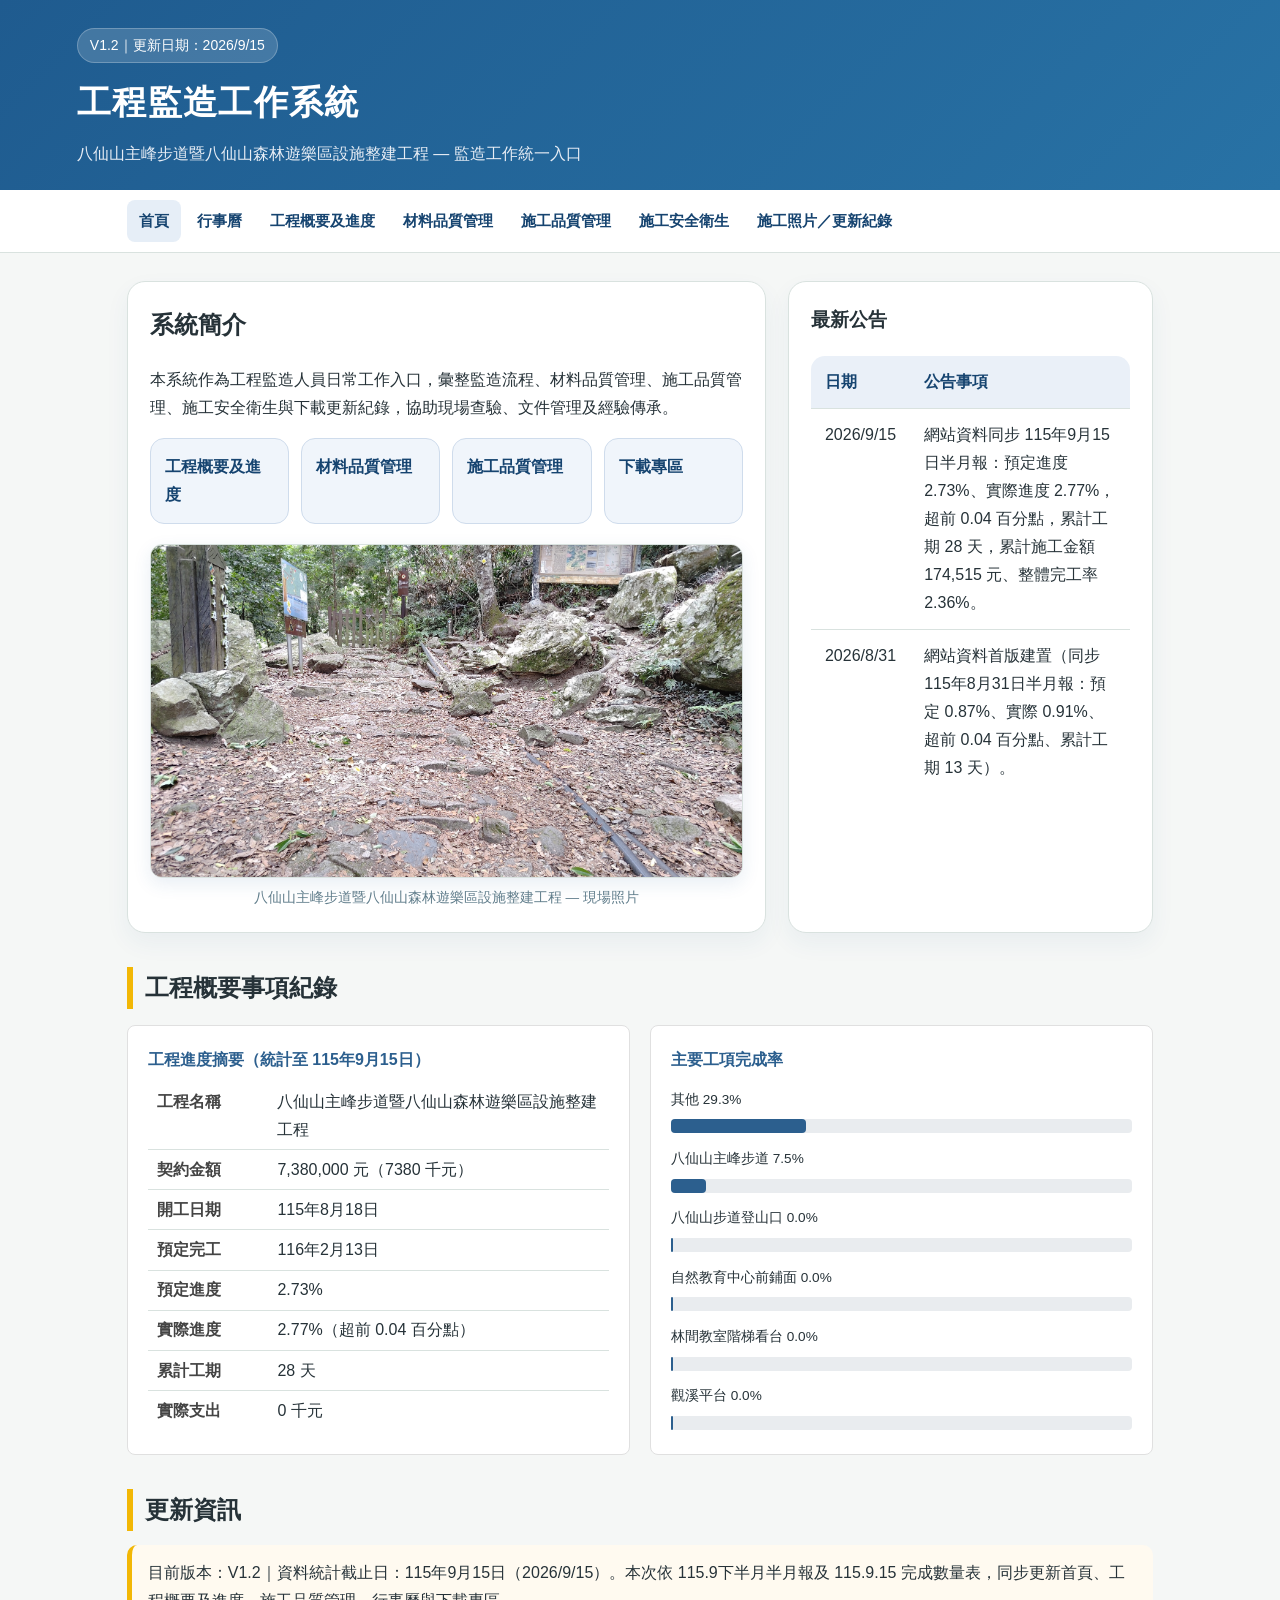
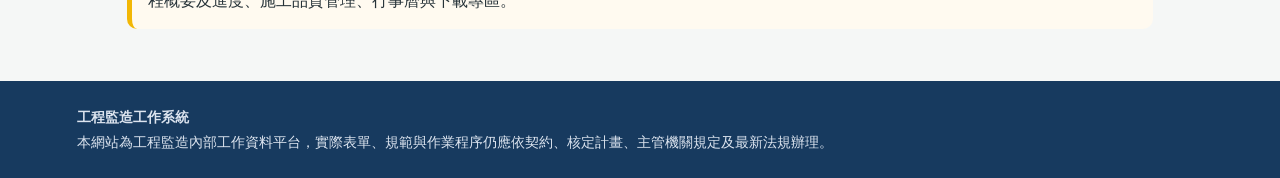
==== index.html @ 6cb38f0a "Add files via upload" ====
<!DOCTYPE html>

<html lang="zh-Hant-TW">
<head>
<meta charset="utf-8"/>
<meta content="width=device-width, initial-scale=1" name="viewport"/>
<title>首頁｜工程監造工作系統</title>
<link href="assets/css/style.css" rel="stylesheet"/>
<style>
    .calendar-section { margin: 2rem 0; }
    .calendar-table th { background: #2c5f8e; color: #fff; position:sticky; top:0; }
    .calendar-table td { padding: 0.5rem 0.75rem; vertical-align: top; }
    .event-tag { display:inline-block; padding:2px 8px; border-radius:12px; font-size:0.78rem; font-weight:600; margin-right:4px; white-space:nowrap; }
    .tag-qc { background:#cfe2f3; color:#0d3d6e; }
    .tag-progress { background:#cce5ff; color:#004085; }
    .tag-inspect { background:#fff3cd; color:#856404; }
    .tag-inspect-work { background:#ff8f00; color:#fff; border:2px solid #e65100; font-weight:700; padding:3px 10px; box-shadow:0 1px 3px rgba(230,81,0,0.25); }
    .tag-schedule { background:#f8d7da; color:#721c24; }
    .tag-selfcheck { background:#e2d9f3; color:#3d1f7c; }
    .tag-mat-sample { background:#d1ecf1; color:#0c5460; }
    .tag-mat-entry { background:#bee5eb; color:#0c5460; }
    .tag-nonconform { background:#f5c6cb; color:#721c24; }
    .tag-oversight { background:#ffe0b2; color:#5d4037; }
    .tag-safety { background:#bbdefb; color:#1976d2; }
    .tag-general { background:#e9ecef; color:#495057; }
    .summary-grid { display:grid; grid-template-columns:repeat(auto-fit,minmax(280px,1fr)); gap:1.25rem; margin:1rem 0; }
    .summary-card { background:#fff; border:1px solid #e0e0e0; border-radius:8px; padding:1.25rem; }
    .summary-card h4 { margin:0 0 0.5rem; color:#2c5f8e; font-size:1rem; }
    .progress-bar-wrap { background:#e9ecef; border-radius:4px; height:14px; margin:4px 0; }
    .progress-bar-fill { background:#2c5f8e; height:100%; border-radius:4px; }
    .kv-table td { padding:0.35rem 0.6rem; }
    .kv-table td:first-child { font-weight:600; color:#444; width:120px; }
    .calendar-wrap { max-height:600px; overflow-y:auto; border:1px solid #cfe0ec; border-radius:6px; }
    .filter-bar { display:flex; gap:0.5rem; flex-wrap:wrap; margin:0.5rem 0 1rem; font-size:0.85rem; }
    .filter-bar .fchip { background:#f0f5fb; border:1px solid #cfe0ec; padding:4px 10px; border-radius:12px; }
    .filter-bar .fchip strong { color:#2c5f8e; }
    .calendar-table th.date-col { min-width:110px; white-space:nowrap; }
    .calendar-table th.cal-status-col, .calendar-table td.cal-status-col { min-width:80px; white-space:nowrap; text-align:center; }
    .calendar-table .tag { white-space:nowrap; }
  
    .placeholder { color:#aaa; font-style:italic; }
  </style>
</head>
<body>
<header>
<div class="header-inner">
<div class="badge">V1.2｜更新日期：2026/9/15</div>
<h1>工程監造工作系統</h1>
<p class="subtitle">八仙山主峰步道暨八仙山森林遊樂區設施整建工程 — 監造工作統一入口</p>
</div>
</header>
<nav>
<div class="nav-inner">
<a href="index.html">首頁</a>
<a href="calendar.html">行事曆</a>
<a href="workflow.html">工程概要及進度</a>
<a href="quality.html">材料品質管理</a>
<a href="construction-quality.html">施工品質管理</a>
<a href="safety.html">施工安全衛生</a>
<a href="downloads.html">施工照片／更新紀錄</a>
</div>
</nav>
<main>
<section class="hero">
<div class="card">
<h2>系統簡介</h2>
<p>本系統作為工程監造人員日常工作入口，彙整監造流程、材料品質管理、施工品質管理、施工安全衛生與下載更新紀錄，協助現場查驗、文件管理及經驗傳承。</p>
<div class="quick-links">
<a href="workflow.html">工程概要及進度</a>
<a href="quality.html">材料品質管理</a>
<a href="construction-quality.html">施工品質管理</a>
<a href="downloads.html">下載專區</a>
</div>
<figure style="margin:1.25rem 0 0;">
<img alt="八仙山主峰步道現場照片" src="assets/img/hero.png" style="display:block; width:100%; height:auto; border-radius:12px; border:1px solid var(--line); box-shadow:0 6px 18px rgba(31,91,143,.10);"/>
<figcaption style="margin-top:.5rem; color:var(--muted); font-size:.85rem; text-align:center;">八仙山主峰步道暨八仙山森林遊樂區設施整建工程 — 現場照片</figcaption>
</figure>
</div>
<div class="card">
<h3>最新公告</h3>
<table>
<tr><th>日期</th><th>公告事項</th></tr><tr><td>2026/9/15</td><td>網站資料同步 115年9月15日半月報：預定進度 2.73%、實際進度 2.77%，超前 0.04 百分點，累計工期 28 天，累計施工金額 174,515 元、整體完工率 2.36%。</td></tr><tr><td>2026/8/31</td><td>網站資料首版建置（同步 115年8月31日半月報：預定 0.87%、實際 0.91%、超前 0.04 百分點、累計工期 13 天）。</td></tr>







</table>
</div>
</section>
<h2 class="section-title">工程概要事項紀錄</h2>
<div class="summary-grid">
<div class="summary-card">
<h4>工程進度摘要（統計至 115年9月15日）</h4>
<table class="kv-table">
<tr><td>工程名稱</td><td>八仙山主峰步道暨八仙山森林遊樂區設施整建工程</td></tr>
<tr><td>契約金額</td><td>7,380,000 元（7380 千元）</td></tr>
<tr><td>開工日期</td><td>115年8月18日</td></tr>
<tr><td>預定完工</td><td>116年2月13日</td></tr>
<tr><td>預定進度</td><td>2.73%</td></tr>
<tr><td>實際進度</td><td>2.77%（超前 0.04 百分點）</td></tr>
<tr><td>累計工期</td><td>28 天</td></tr>
<tr><td>實際支出</td><td>0 千元</td></tr>
</table>
</div>
<div class="summary-card">
<h4>主要工項完成率</h4>
<p style="font-size:0.85rem; margin-bottom:8px;">其他 29.3%</p>
<div class="progress-bar-wrap"><div class="progress-bar-fill" style="width:29.3%"></div></div>
<p style="font-size:0.85rem; margin-bottom:8px;">八仙山主峰步道 7.5%</p>
<div class="progress-bar-wrap"><div class="progress-bar-fill" style="width:7.5%"></div></div>
<p style="font-size:0.85rem; margin-bottom:8px;">八仙山步道登山口 0.0%</p>
<div class="progress-bar-wrap"><div class="progress-bar-fill" style="width:0.5%"></div></div>
<p style="font-size:0.85rem; margin-bottom:8px;">自然教育中心前鋪面 0.0%</p>
<div class="progress-bar-wrap"><div class="progress-bar-fill" style="width:0.5%"></div></div>
<p style="font-size:0.85rem; margin-bottom:8px;">林間教室階梯看台 0.0%</p>
<div class="progress-bar-wrap"><div class="progress-bar-fill" style="width:0.5%"></div></div>
<p style="font-size:0.85rem; margin-bottom:8px;">觀溪平台 0.0%</p>
<div class="progress-bar-wrap"><div class="progress-bar-fill" style="width:0.5%"></div></div>
</div>
</div>
<h2 class="section-title">更新資訊</h2>
<div class="notice">目前版本：V1.2｜資料統計截止日：115年9月15日（2026/9/15）。本次依 115.9下半月半月報及 115.9.15 完成數量表，同步更新首頁、工程概要及進度、施工品質管理、行事曆與下載專區。</div>
</main>
<footer>
<div class="footer-inner">
<strong>工程監造工作系統</strong><br/>
    本網站為工程監造內部工作資料平台，實際表單、規範與作業程序仍應依契約、核定計畫、主管機關規定及最新法規辦理。
  </div>
</footer>
<script src="assets/js/app.js"></script>
</body>
</html>
---- assets/css/style.css ----
:root{
  --primary:#1f5b8f;
  --primary-dark:#164470;
  --accent:#f2b705;
  --bg:#f5f7f6;
  --card:#ffffff;
  --text:#263238;
  --muted:#607d8b;
  --line:#d9e2df;
  --ok:#1976d2;
  --warn:#b26a00;
  --danger:#b00020;
}
*{box-sizing:border-box}
body{
  margin:0;
  font-family:"Noto Sans TC","Microsoft JhengHei",Arial,sans-serif;
  background:var(--bg);
  color:var(--text);
  line-height:1.75;
}
header{
  background:linear-gradient(135deg,var(--primary),#2872a5);
  color:white;
  padding:28px 6vw 22px;
}
.header-inner{
  max-width:1180px;
  margin:auto;
}
.badge{
  display:inline-block;
  background:rgba(255,255,255,.16);
  border:1px solid rgba(255,255,255,.24);
  padding:4px 12px;
  border-radius:999px;
  font-size:14px;
  margin-bottom:10px;
}
h1{
  margin:0;
  font-size:34px;
  letter-spacing:.04em;
}
.subtitle{
  margin:8px 0 0;
  color:#e7edf5;
}
nav{
  background:white;
  border-bottom:1px solid var(--line);
  position:sticky;
  top:0;
  z-index:20;
}
.nav-inner{
  max-width:1180px;
  margin:auto;
  display:flex;
  flex-wrap:wrap;
  gap:4px;
  padding:10px 6vw;
}
nav a{
  color:var(--primary-dark);
  text-decoration:none;
  padding:8px 12px;
  border-radius:8px;
  font-weight:600;
  font-size:15px;
}
nav a:hover, nav a.active{
  background:#e6eef7;
}
main{
  max-width:1180px;
  margin:0 auto;
  padding:28px 6vw 52px;
}
.hero{
  display:grid;
  grid-template-columns:1.4fr .8fr;
  gap:22px;
  align-items:stretch;
}
.card{
  background:var(--card);
  border:1px solid var(--line);
  border-radius:18px;
  padding:22px;
  box-shadow:0 10px 25px rgba(31,91,143,.06);
}
.card h2,.card h3{
  margin-top:0;
}
.grid{
  display:grid;
  grid-template-columns:repeat(3,1fr);
  gap:18px;
  margin-top:18px;
}
.grid.two{grid-template-columns:repeat(2,1fr)}
.grid.four{grid-template-columns:repeat(4,1fr)}
.kpi{
  background:#ffffff;
  border-left:5px solid var(--primary);
  border-radius:12px;
  padding:16px;
}
.kpi .num{
  display:block;
  color:var(--primary);
  font-size:28px;
  font-weight:800;
}
.section-title{
  margin:34px 0 14px;
  border-left:6px solid var(--accent);
  padding-left:12px;
}
.quick-links{
  display:grid;
  grid-template-columns:repeat(4,1fr);
  gap:12px;
}
.quick-links a{
  display:block;
  background:#f0f5fb;
  color:var(--primary-dark);
  text-decoration:none;
  border:1px solid #cfdcec;
  border-radius:14px;
  padding:14px;
  font-weight:700;
}
table{
  width:100%;
  border-collapse:collapse;
  background:white;
  border-radius:14px;
  overflow:hidden;
}
th,td{
  border-bottom:1px solid var(--line);
  padding:12px 14px;
  vertical-align:top;
}
th{
  background:#eaf0f8;
  color:var(--primary-dark);
  text-align:left;
}
tr:last-child td{border-bottom:0}
.tag{
  display:inline-block;
  padding:2px 9px;
  border-radius:999px;
  font-size:13px;
  background:#eef2f8;
  color:var(--primary-dark);
  border:1px solid #d4dfec;
}
.tag.ok{background:#e8f5e9;color:var(--ok);border-color:#bbdefb}
.tag.warn{background:#fff8e1;color:var(--warn);border-color:#ffe0a3}
.tag.danger{background:#ffebee;color:var(--danger);border-color:#ffcdd2}
.timeline{
  counter-reset:step;
  display:grid;
  gap:14px;
}
.step{
  position:relative;
  padding:18px 18px 18px 62px;
  background:white;
  border:1px solid var(--line);
  border-radius:14px;
}
.step:before{
  counter-increment:step;
  content:counter(step);
  position:absolute;
  left:18px;
  top:18px;
  width:30px;
  height:30px;
  display:grid;
  place-items:center;
  background:var(--primary);
  color:white;
  border-radius:50%;
  font-weight:800;
}
.checklist{
  list-style:none;
  padding:0;
  margin:0;
}
.checklist li{
  padding:8px 0 8px 32px;
  position:relative;
  border-bottom:1px dashed #d8dfec;
}
.checklist li:before{
  content:"✓";
  position:absolute;
  left:4px;
  color:var(--primary);
  font-weight:900;
}
.notice{
  border-left:5px solid var(--accent);
  background:#fffaf0;
  padding:14px 16px;
  border-radius:10px;
}
.search-box{
  display:flex;
  gap:10px;
  margin:18px 0;
}
.search-box input{
  flex:1;
  padding:12px 14px;
  border:1px solid var(--line);
  border-radius:10px;
  font-size:16px;
}
footer{
  background:#173a5f;
  color:#dce4ef;
  padding:24px 6vw;
}
.footer-inner{
  max-width:1180px;
  margin:auto;
  font-size:14px;
}
@media(max-width:860px){
  .hero,.grid,.grid.two,.grid.four,.quick-links{grid-template-columns:1fr}
  h1{font-size:28px}
  nav{position:static}
}
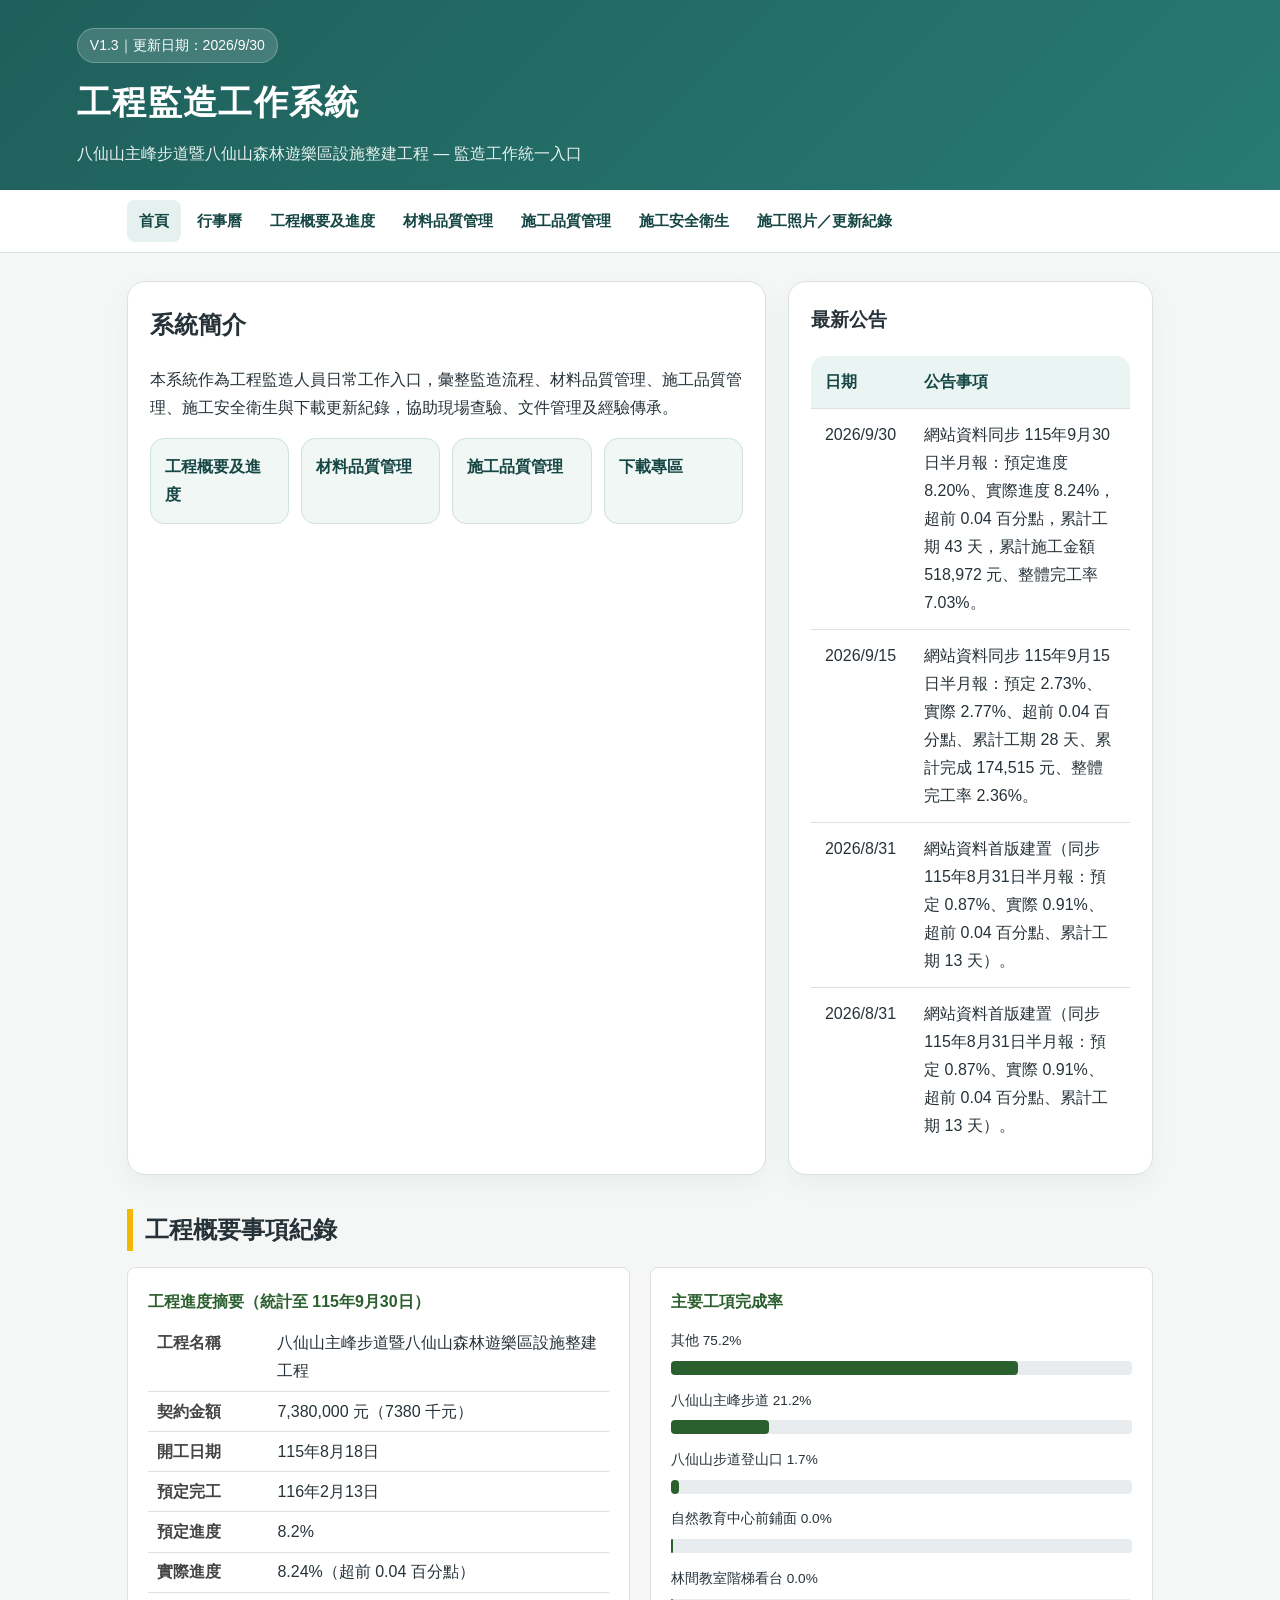
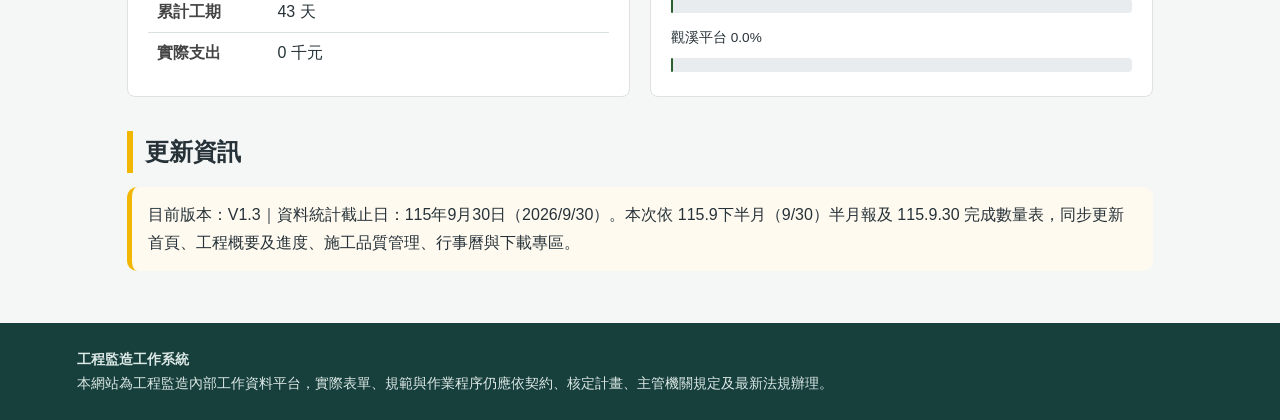
==== commit 7a526cd6: "Add files via upload" ====
--- a/index.html
+++ b/index.html
@@ -8,10 +8,10 @@
 <link href="assets/css/style.css" rel="stylesheet"/>
 <style>
     .calendar-section { margin: 2rem 0; }
-    .calendar-table th { background: #2c5f8e; color: #fff; position:sticky; top:0; }
+    .calendar-table th { background: #2c5f2e; color: #fff; position:sticky; top:0; }
     .calendar-table td { padding: 0.5rem 0.75rem; vertical-align: top; }
     .event-tag { display:inline-block; padding:2px 8px; border-radius:12px; font-size:0.78rem; font-weight:600; margin-right:4px; white-space:nowrap; }
-    .tag-qc { background:#cfe2f3; color:#0d3d6e; }
+    .tag-qc { background:#d4edda; color:#155724; }
     .tag-progress { background:#cce5ff; color:#004085; }
     .tag-inspect { background:#fff3cd; color:#856404; }
     .tag-inspect-work { background:#ff8f00; color:#fff; border:2px solid #e65100; font-weight:700; padding:3px 10px; box-shadow:0 1px 3px rgba(230,81,0,0.25); }
@@ -21,19 +21,19 @@
     .tag-mat-entry { background:#bee5eb; color:#0c5460; }
     .tag-nonconform { background:#f5c6cb; color:#721c24; }
     .tag-oversight { background:#ffe0b2; color:#5d4037; }
-    .tag-safety { background:#bbdefb; color:#1976d2; }
+    .tag-safety { background:#c8e6c9; color:#2e7d32; }
     .tag-general { background:#e9ecef; color:#495057; }
     .summary-grid { display:grid; grid-template-columns:repeat(auto-fit,minmax(280px,1fr)); gap:1.25rem; margin:1rem 0; }
     .summary-card { background:#fff; border:1px solid #e0e0e0; border-radius:8px; padding:1.25rem; }
-    .summary-card h4 { margin:0 0 0.5rem; color:#2c5f8e; font-size:1rem; }
+    .summary-card h4 { margin:0 0 0.5rem; color:#2c5f2e; font-size:1rem; }
     .progress-bar-wrap { background:#e9ecef; border-radius:4px; height:14px; margin:4px 0; }
-    .progress-bar-fill { background:#2c5f8e; height:100%; border-radius:4px; }
+    .progress-bar-fill { background:#2c5f2e; height:100%; border-radius:4px; }
     .kv-table td { padding:0.35rem 0.6rem; }
     .kv-table td:first-child { font-weight:600; color:#444; width:120px; }
-    .calendar-wrap { max-height:600px; overflow-y:auto; border:1px solid #cfe0ec; border-radius:6px; }
+    .calendar-wrap { max-height:600px; overflow-y:auto; border:1px solid #d4e4d4; border-radius:6px; }
     .filter-bar { display:flex; gap:0.5rem; flex-wrap:wrap; margin:0.5rem 0 1rem; font-size:0.85rem; }
-    .filter-bar .fchip { background:#f0f5fb; border:1px solid #cfe0ec; padding:4px 10px; border-radius:12px; }
-    .filter-bar .fchip strong { color:#2c5f8e; }
+    .filter-bar .fchip { background:#f4f8f4; border:1px solid #d4e4d4; padding:4px 10px; border-radius:12px; }
+    .filter-bar .fchip strong { color:#2c5f2e; }
     .calendar-table th.date-col { min-width:110px; white-space:nowrap; }
     .calendar-table th.cal-status-col, .calendar-table td.cal-status-col { min-width:80px; white-space:nowrap; text-align:center; }
     .calendar-table .tag { white-space:nowrap; }
@@ -44,7 +44,7 @@
 <body>
 <header>
 <div class="header-inner">
-<div class="badge">V1.2｜更新日期：2026/9/15</div>
+<div class="badge">V1.3｜更新日期：2026/9/30</div>
 <h1>工程監造工作系統</h1>
 <p class="subtitle">八仙山主峰步道暨八仙山森林遊樂區設施整建工程 — 監造工作統一入口</p>
 </div>
@@ -71,15 +71,11 @@
 <a href="construction-quality.html">施工品質管理</a>
 <a href="downloads.html">下載專區</a>
 </div>
-<figure style="margin:1.25rem 0 0;">
-<img alt="八仙山主峰步道現場照片" src="assets/img/hero.png" style="display:block; width:100%; height:auto; border-radius:12px; border:1px solid var(--line); box-shadow:0 6px 18px rgba(31,91,143,.10);"/>
-<figcaption style="margin-top:.5rem; color:var(--muted); font-size:.85rem; text-align:center;">八仙山主峰步道暨八仙山森林遊樂區設施整建工程 — 現場照片</figcaption>
-</figure>
 </div>
 <div class="card">
 <h3>最新公告</h3>
 <table>
-<tr><th>日期</th><th>公告事項</th></tr><tr><td>2026/9/15</td><td>網站資料同步 115年9月15日半月報：預定進度 2.73%、實際進度 2.77%，超前 0.04 百分點，累計工期 28 天，累計施工金額 174,515 元、整體完工率 2.36%。</td></tr><tr><td>2026/8/31</td><td>網站資料首版建置（同步 115年8月31日半月報：預定 0.87%、實際 0.91%、超前 0.04 百分點、累計工期 13 天）。</td></tr>
+<tr><th>日期</th><th>公告事項</th></tr><tr><td>2026/9/30</td><td>網站資料同步 115年9月30日半月報：預定進度 8.20%、實際進度 8.24%，超前 0.04 百分點，累計工期 43 天，累計施工金額 518,972 元、整體完工率 7.03%。</td></tr><tr><td>2026/9/15</td><td>網站資料同步 115年9月15日半月報：預定 2.73%、實際 2.77%、超前 0.04 百分點、累計工期 28 天、累計完成 174,515 元、整體完工率 2.36%。</td></tr><tr><td>2026/8/31</td><td>網站資料首版建置（同步 115年8月31日半月報：預定 0.87%、實際 0.91%、超前 0.04 百分點、累計工期 13 天）。</td></tr><tr><td>2026/8/31</td><td>網站資料首版建置（同步 115年8月31日半月報：預定 0.87%、實際 0.91%、超前 0.04 百分點、累計工期 13 天）。</td></tr>
 
 
 
@@ -93,26 +89,26 @@
 <h2 class="section-title">工程概要事項紀錄</h2>
 <div class="summary-grid">
 <div class="summary-card">
-<h4>工程進度摘要（統計至 115年9月15日）</h4>
+<h4>工程進度摘要（統計至 115年9月30日）</h4>
 <table class="kv-table">
 <tr><td>工程名稱</td><td>八仙山主峰步道暨八仙山森林遊樂區設施整建工程</td></tr>
 <tr><td>契約金額</td><td>7,380,000 元（7380 千元）</td></tr>
 <tr><td>開工日期</td><td>115年8月18日</td></tr>
 <tr><td>預定完工</td><td>116年2月13日</td></tr>
-<tr><td>預定進度</td><td>2.73%</td></tr>
-<tr><td>實際進度</td><td>2.77%（超前 0.04 百分點）</td></tr>
-<tr><td>累計工期</td><td>28 天</td></tr>
+<tr><td>預定進度</td><td>8.2%</td></tr>
+<tr><td>實際進度</td><td>8.24%（超前 0.04 百分點）</td></tr>
+<tr><td>累計工期</td><td>43 天</td></tr>
 <tr><td>實際支出</td><td>0 千元</td></tr>
 </table>
 </div>
 <div class="summary-card">
 <h4>主要工項完成率</h4>
-<p style="font-size:0.85rem; margin-bottom:8px;">其他 29.3%</p>
-<div class="progress-bar-wrap"><div class="progress-bar-fill" style="width:29.3%"></div></div>
-<p style="font-size:0.85rem; margin-bottom:8px;">八仙山主峰步道 7.5%</p>
-<div class="progress-bar-wrap"><div class="progress-bar-fill" style="width:7.5%"></div></div>
-<p style="font-size:0.85rem; margin-bottom:8px;">八仙山步道登山口 0.0%</p>
-<div class="progress-bar-wrap"><div class="progress-bar-fill" style="width:0.5%"></div></div>
+<p style="font-size:0.85rem; margin-bottom:8px;">其他 75.2%</p>
+<div class="progress-bar-wrap"><div class="progress-bar-fill" style="width:75.2%"></div></div>
+<p style="font-size:0.85rem; margin-bottom:8px;">八仙山主峰步道 21.2%</p>
+<div class="progress-bar-wrap"><div class="progress-bar-fill" style="width:21.2%"></div></div>
+<p style="font-size:0.85rem; margin-bottom:8px;">八仙山步道登山口 1.7%</p>
+<div class="progress-bar-wrap"><div class="progress-bar-fill" style="width:1.7%"></div></div>
 <p style="font-size:0.85rem; margin-bottom:8px;">自然教育中心前鋪面 0.0%</p>
 <div class="progress-bar-wrap"><div class="progress-bar-fill" style="width:0.5%"></div></div>
 <p style="font-size:0.85rem; margin-bottom:8px;">林間教室階梯看台 0.0%</p>
@@ -122,7 +118,7 @@
 </div>
 </div>
 <h2 class="section-title">更新資訊</h2>
-<div class="notice">目前版本：V1.2｜資料統計截止日：115年9月15日（2026/9/15）。本次依 115.9下半月半月報及 115.9.15 完成數量表，同步更新首頁、工程概要及進度、施工品質管理、行事曆與下載專區。</div>
+<div class="notice">目前版本：V1.3｜資料統計截止日：115年9月30日（2026/9/30）。本次依 115.9下半月（9/30）半月報及 115.9.30 完成數量表，同步更新首頁、工程概要及進度、施工品質管理、行事曆與下載專區。</div>
 </main>
 <footer>
 <div class="footer-inner">
--- a/assets/css/style.css
+++ b/assets/css/style.css
@@ -1,14 +1,14 @@
 
 :root{
-  --primary:#1f5b8f;
-  --primary-dark:#164470;
+  --primary:#1f5f5b;
+  --primary-dark:#164744;
   --accent:#f2b705;
   --bg:#f5f7f6;
   --card:#ffffff;
   --text:#263238;
   --muted:#607d8b;
   --line:#d9e2df;
-  --ok:#1976d2;
+  --ok:#2e7d32;
   --warn:#b26a00;
   --danger:#b00020;
 }
@@ -21,7 +21,7 @@
   line-height:1.75;
 }
 header{
-  background:linear-gradient(135deg,var(--primary),#2872a5);
+  background:linear-gradient(135deg,var(--primary),#287a73);
   color:white;
   padding:28px 6vw 22px;
 }
@@ -45,7 +45,7 @@
 }
 .subtitle{
   margin:8px 0 0;
-  color:#e7edf5;
+  color:#e7f2ef;
 }
 nav{
   background:white;
@@ -71,7 +71,7 @@
   font-size:15px;
 }
 nav a:hover, nav a.active{
-  background:#e6eef7;
+  background:#e6f1ef;
 }
 main{
   max-width:1180px;
@@ -89,7 +89,7 @@
   border:1px solid var(--line);
   border-radius:18px;
   padding:22px;
-  box-shadow:0 10px 25px rgba(31,91,143,.06);
+  box-shadow:0 10px 25px rgba(31,95,91,.06);
 }
 .card h2,.card h3{
   margin-top:0;
@@ -126,10 +126,10 @@
 }
 .quick-links a{
   display:block;
-  background:#f0f5fb;
+  background:#f0f7f5;
   color:var(--primary-dark);
   text-decoration:none;
-  border:1px solid #cfdcec;
+  border:1px solid #cfe2dd;
   border-radius:14px;
   padding:14px;
   font-weight:700;
@@ -147,7 +147,7 @@
   vertical-align:top;
 }
 th{
-  background:#eaf0f8;
+  background:#eaf4f2;
   color:var(--primary-dark);
   text-align:left;
 }
@@ -157,11 +157,11 @@
   padding:2px 9px;
   border-radius:999px;
   font-size:13px;
-  background:#eef2f8;
-  color:var(--primary-dark);
-  border:1px solid #d4dfec;
-}
-.tag.ok{background:#e8f5e9;color:var(--ok);border-color:#bbdefb}
+  background:#eef4f2;
+  color:var(--primary-dark);
+  border:1px solid #d4e4df;
+}
+.tag.ok{background:#e8f5e9;color:var(--ok);border-color:#c8e6c9}
 .tag.warn{background:#fff8e1;color:var(--warn);border-color:#ffe0a3}
 .tag.danger{background:#ffebee;color:var(--danger);border-color:#ffcdd2}
 .timeline{
@@ -199,7 +199,7 @@
 .checklist li{
   padding:8px 0 8px 32px;
   position:relative;
-  border-bottom:1px dashed #d8dfec;
+  border-bottom:1px dashed #d8e3df;
 }
 .checklist li:before{
   content:"✓";
@@ -227,8 +227,8 @@
   font-size:16px;
 }
 footer{
-  background:#173a5f;
-  color:#dce4ef;
+  background:#173f3c;
+  color:#dce9e6;
   padding:24px 6vw;
 }
 .footer-inner{
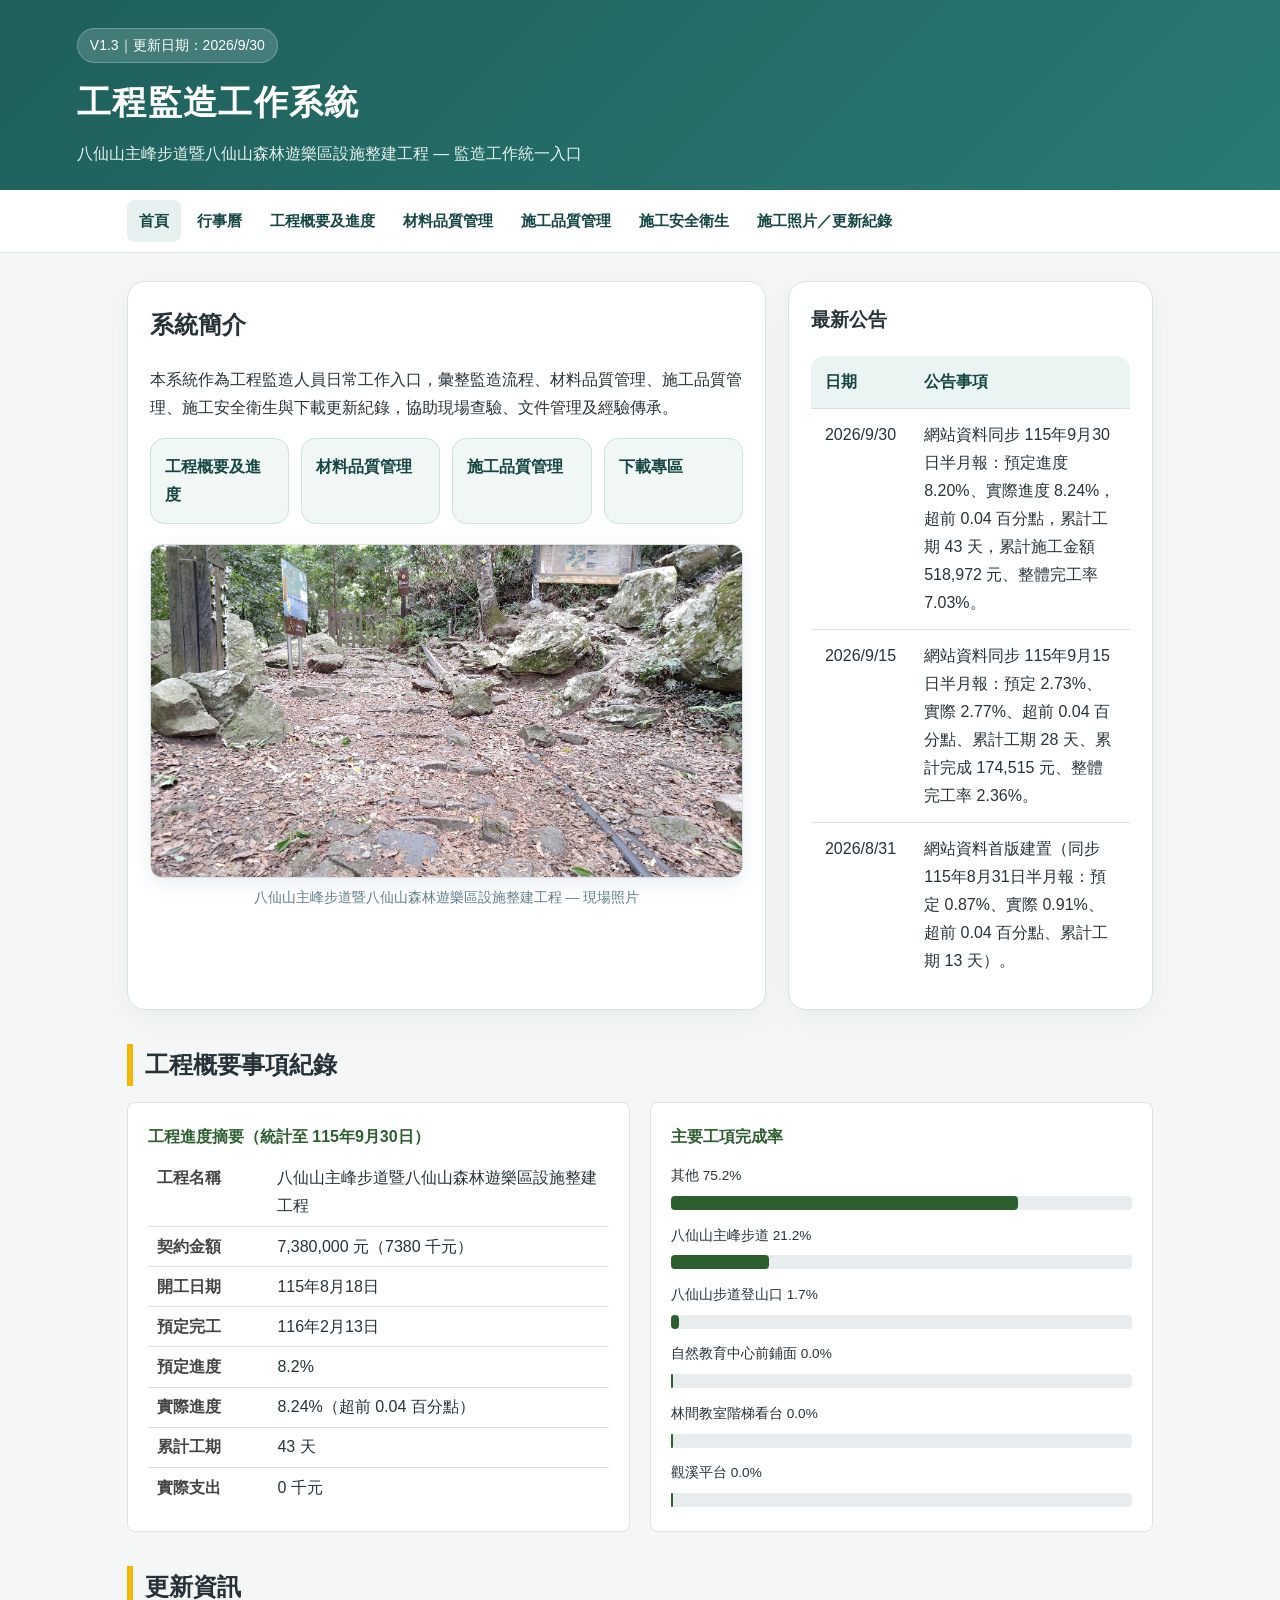
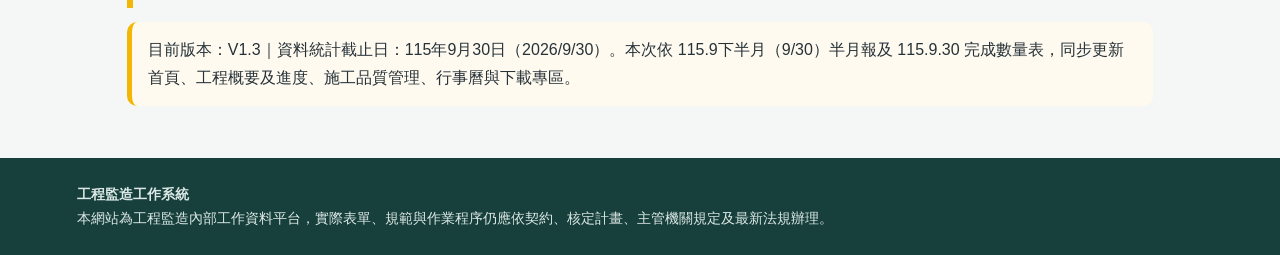
==== commit 27b1bc13: "Add files via upload" ====
--- a/index.html
+++ b/index.html
@@ -4,7 +4,7 @@
 <head>
 <meta charset="utf-8"/>
 <meta content="width=device-width, initial-scale=1" name="viewport"/>
-<title>首頁｜工程監造工作系統</title>
+<title>八仙山主峰步道-入口</title>
 <link href="assets/css/style.css" rel="stylesheet"/>
 <style>
     .calendar-section { margin: 2rem 0; }
@@ -71,11 +71,15 @@
 <a href="construction-quality.html">施工品質管理</a>
 <a href="downloads.html">下載專區</a>
 </div>
+<figure style="margin:1.25rem 0 0;">
+<img alt="八仙山主峰步道現場照片" src="assets/img/hero.png" style="display:block; width:100%; height:auto; border-radius:12px; border:1px solid var(--line); box-shadow:0 6px 18px rgba(31,91,143,.10);"/>
+<figcaption style="margin-top:.5rem; color:var(--muted); font-size:.85rem; text-align:center;">八仙山主峰步道暨八仙山森林遊樂區設施整建工程 — 現場照片</figcaption>
+</figure>
 </div>
 <div class="card">
 <h3>最新公告</h3>
 <table>
-<tr><th>日期</th><th>公告事項</th></tr><tr><td>2026/9/30</td><td>網站資料同步 115年9月30日半月報：預定進度 8.20%、實際進度 8.24%，超前 0.04 百分點，累計工期 43 天，累計施工金額 518,972 元、整體完工率 7.03%。</td></tr><tr><td>2026/9/15</td><td>網站資料同步 115年9月15日半月報：預定 2.73%、實際 2.77%、超前 0.04 百分點、累計工期 28 天、累計完成 174,515 元、整體完工率 2.36%。</td></tr><tr><td>2026/8/31</td><td>網站資料首版建置（同步 115年8月31日半月報：預定 0.87%、實際 0.91%、超前 0.04 百分點、累計工期 13 天）。</td></tr><tr><td>2026/8/31</td><td>網站資料首版建置（同步 115年8月31日半月報：預定 0.87%、實際 0.91%、超前 0.04 百分點、累計工期 13 天）。</td></tr>
+<tr><th>日期</th><th>公告事項</th></tr><tr><td>2026/9/30</td><td>網站資料同步 115年9月30日半月報：預定進度 8.20%、實際進度 8.24%，超前 0.04 百分點，累計工期 43 天，累計施工金額 518,972 元、整體完工率 7.03%。</td></tr><tr><td>2026/9/15</td><td>網站資料同步 115年9月15日半月報：預定 2.73%、實際 2.77%、超前 0.04 百分點、累計工期 28 天、累計完成 174,515 元、整體完工率 2.36%。</td></tr><tr><td>2026/8/31</td><td>網站資料首版建置（同步 115年8月31日半月報：預定 0.87%、實際 0.91%、超前 0.04 百分點、累計工期 13 天）。</td></tr>
 
 
 
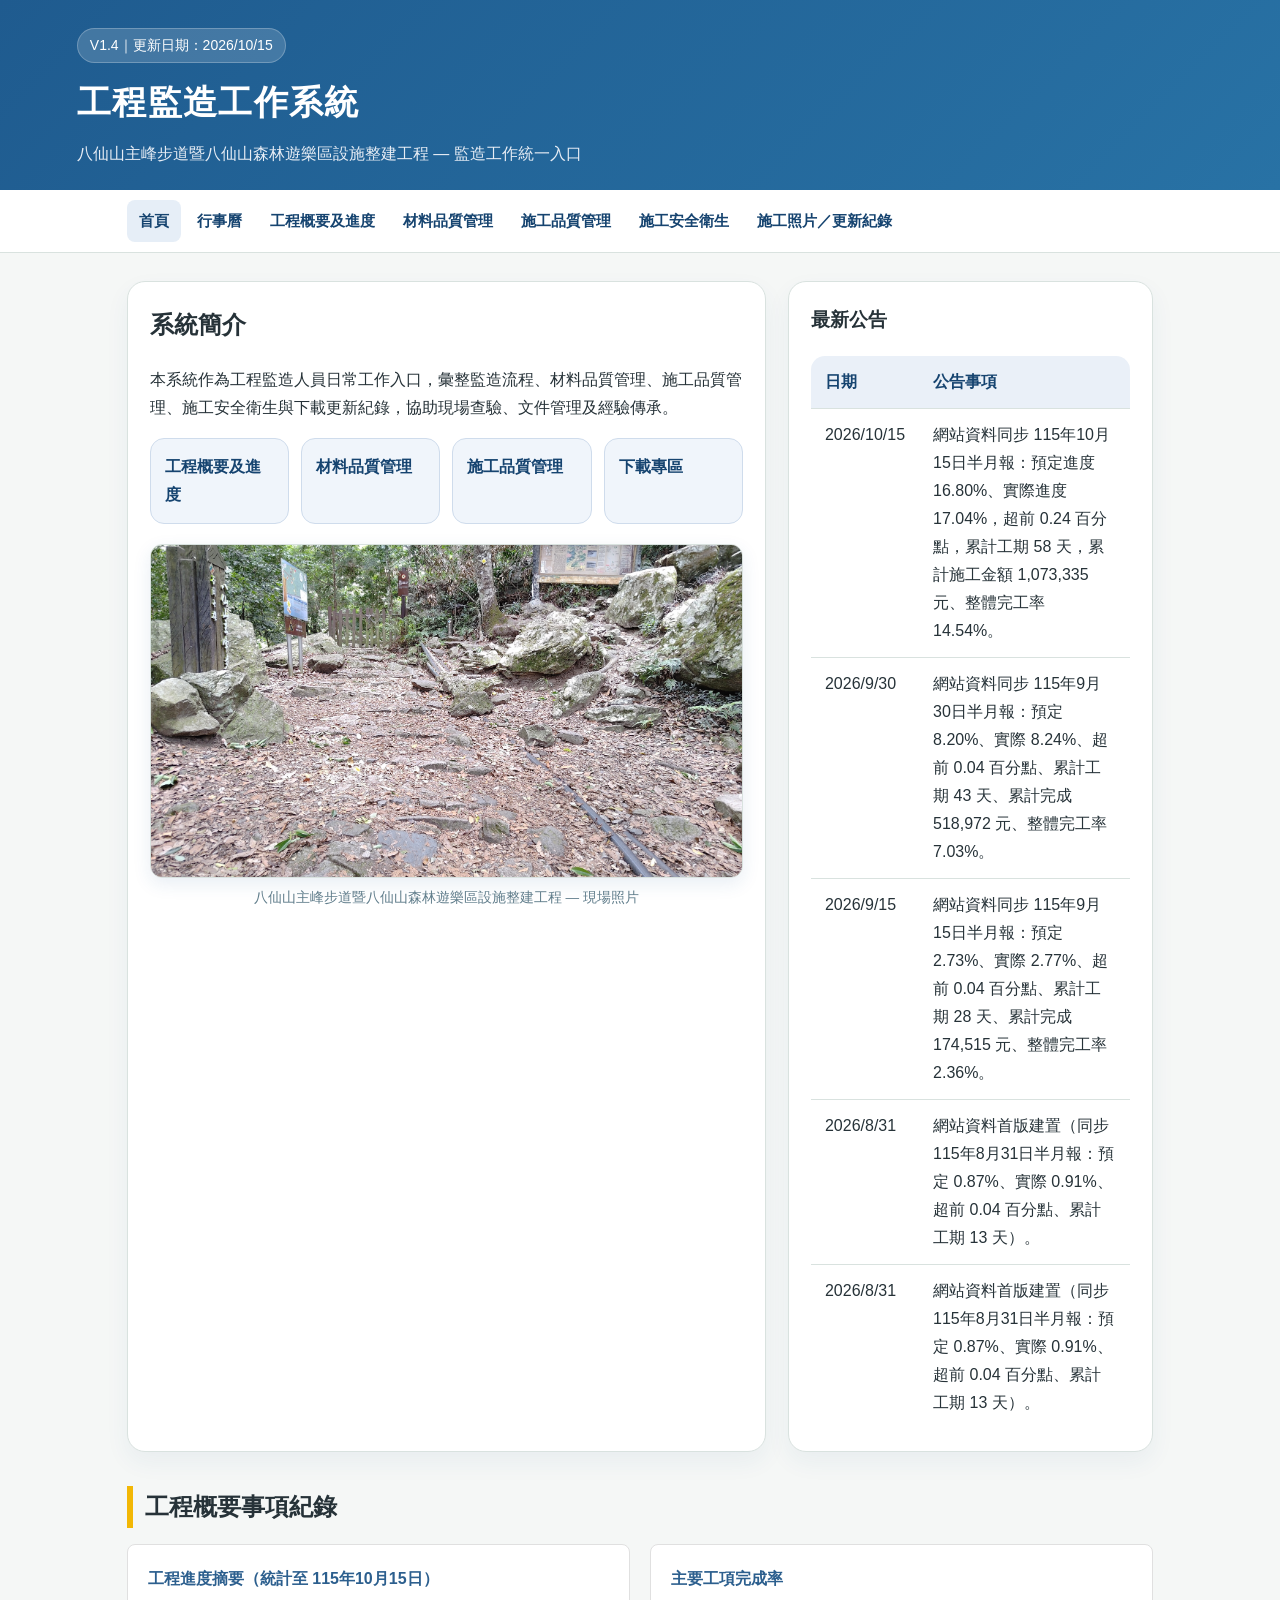
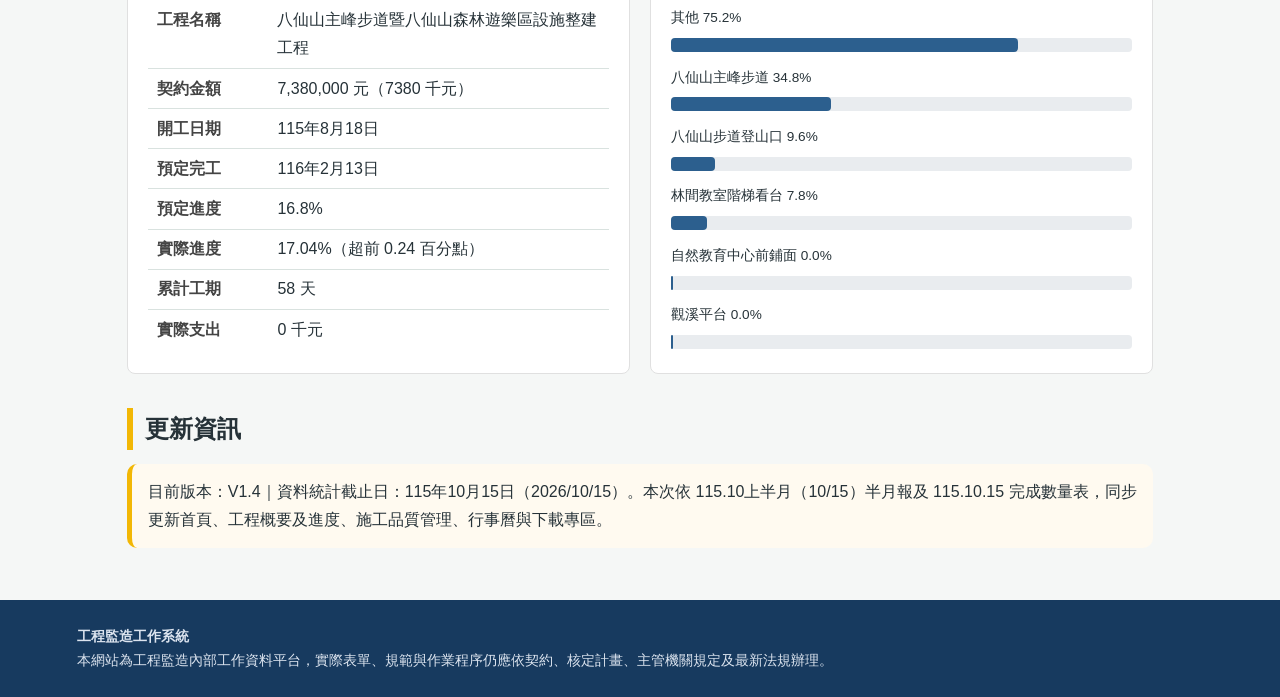
==== commit aeab7604: "Add files via upload" ====
--- a/index.html
+++ b/index.html
@@ -8,10 +8,10 @@
 <link href="assets/css/style.css" rel="stylesheet"/>
 <style>
     .calendar-section { margin: 2rem 0; }
-    .calendar-table th { background: #2c5f2e; color: #fff; position:sticky; top:0; }
+    .calendar-table th { background: #2c5f8e; color: #fff; position:sticky; top:0; }
     .calendar-table td { padding: 0.5rem 0.75rem; vertical-align: top; }
     .event-tag { display:inline-block; padding:2px 8px; border-radius:12px; font-size:0.78rem; font-weight:600; margin-right:4px; white-space:nowrap; }
-    .tag-qc { background:#d4edda; color:#155724; }
+    .tag-qc { background:#cfe2f3; color:#0d3d6e; }
     .tag-progress { background:#cce5ff; color:#004085; }
     .tag-inspect { background:#fff3cd; color:#856404; }
     .tag-inspect-work { background:#ff8f00; color:#fff; border:2px solid #e65100; font-weight:700; padding:3px 10px; box-shadow:0 1px 3px rgba(230,81,0,0.25); }
@@ -21,19 +21,19 @@
     .tag-mat-entry { background:#bee5eb; color:#0c5460; }
     .tag-nonconform { background:#f5c6cb; color:#721c24; }
     .tag-oversight { background:#ffe0b2; color:#5d4037; }
-    .tag-safety { background:#c8e6c9; color:#2e7d32; }
+    .tag-safety { background:#bbdefb; color:#1976d2; }
     .tag-general { background:#e9ecef; color:#495057; }
     .summary-grid { display:grid; grid-template-columns:repeat(auto-fit,minmax(280px,1fr)); gap:1.25rem; margin:1rem 0; }
     .summary-card { background:#fff; border:1px solid #e0e0e0; border-radius:8px; padding:1.25rem; }
-    .summary-card h4 { margin:0 0 0.5rem; color:#2c5f2e; font-size:1rem; }
+    .summary-card h4 { margin:0 0 0.5rem; color:#2c5f8e; font-size:1rem; }
     .progress-bar-wrap { background:#e9ecef; border-radius:4px; height:14px; margin:4px 0; }
-    .progress-bar-fill { background:#2c5f2e; height:100%; border-radius:4px; }
+    .progress-bar-fill { background:#2c5f8e; height:100%; border-radius:4px; }
     .kv-table td { padding:0.35rem 0.6rem; }
     .kv-table td:first-child { font-weight:600; color:#444; width:120px; }
-    .calendar-wrap { max-height:600px; overflow-y:auto; border:1px solid #d4e4d4; border-radius:6px; }
+    .calendar-wrap { max-height:600px; overflow-y:auto; border:1px solid #cfe0ec; border-radius:6px; }
     .filter-bar { display:flex; gap:0.5rem; flex-wrap:wrap; margin:0.5rem 0 1rem; font-size:0.85rem; }
-    .filter-bar .fchip { background:#f4f8f4; border:1px solid #d4e4d4; padding:4px 10px; border-radius:12px; }
-    .filter-bar .fchip strong { color:#2c5f2e; }
+    .filter-bar .fchip { background:#f0f5fb; border:1px solid #cfe0ec; padding:4px 10px; border-radius:12px; }
+    .filter-bar .fchip strong { color:#2c5f8e; }
     .calendar-table th.date-col { min-width:110px; white-space:nowrap; }
     .calendar-table th.cal-status-col, .calendar-table td.cal-status-col { min-width:80px; white-space:nowrap; text-align:center; }
     .calendar-table .tag { white-space:nowrap; }
@@ -44,7 +44,7 @@
 <body>
 <header>
 <div class="header-inner">
-<div class="badge">V1.3｜更新日期：2026/9/30</div>
+<div class="badge">V1.4｜更新日期：2026/10/15</div>
 <h1>工程監造工作系統</h1>
 <p class="subtitle">八仙山主峰步道暨八仙山森林遊樂區設施整建工程 — 監造工作統一入口</p>
 </div>
@@ -79,7 +79,7 @@
 <div class="card">
 <h3>最新公告</h3>
 <table>
-<tr><th>日期</th><th>公告事項</th></tr><tr><td>2026/9/30</td><td>網站資料同步 115年9月30日半月報：預定進度 8.20%、實際進度 8.24%，超前 0.04 百分點，累計工期 43 天，累計施工金額 518,972 元、整體完工率 7.03%。</td></tr><tr><td>2026/9/15</td><td>網站資料同步 115年9月15日半月報：預定 2.73%、實際 2.77%、超前 0.04 百分點、累計工期 28 天、累計完成 174,515 元、整體完工率 2.36%。</td></tr><tr><td>2026/8/31</td><td>網站資料首版建置（同步 115年8月31日半月報：預定 0.87%、實際 0.91%、超前 0.04 百分點、累計工期 13 天）。</td></tr>
+<tr><th>日期</th><th>公告事項</th></tr><tr><td>2026/10/15</td><td>網站資料同步 115年10月15日半月報：預定進度 16.80%、實際進度 17.04%，超前 0.24 百分點，累計工期 58 天，累計施工金額 1,073,335 元、整體完工率 14.54%。</td></tr><tr><td>2026/9/30</td><td>網站資料同步 115年9月30日半月報：預定 8.20%、實際 8.24%、超前 0.04 百分點、累計工期 43 天、累計完成 518,972 元、整體完工率 7.03%。</td></tr><tr><td>2026/9/15</td><td>網站資料同步 115年9月15日半月報：預定 2.73%、實際 2.77%、超前 0.04 百分點、累計工期 28 天、累計完成 174,515 元、整體完工率 2.36%。</td></tr><tr><td>2026/8/31</td><td>網站資料首版建置（同步 115年8月31日半月報：預定 0.87%、實際 0.91%、超前 0.04 百分點、累計工期 13 天）。</td></tr><tr><td>2026/8/31</td><td>網站資料首版建置（同步 115年8月31日半月報：預定 0.87%、實際 0.91%、超前 0.04 百分點、累計工期 13 天）。</td></tr>
 
 
 
@@ -93,15 +93,15 @@
 <h2 class="section-title">工程概要事項紀錄</h2>
 <div class="summary-grid">
 <div class="summary-card">
-<h4>工程進度摘要（統計至 115年9月30日）</h4>
+<h4>工程進度摘要（統計至 115年10月15日）</h4>
 <table class="kv-table">
 <tr><td>工程名稱</td><td>八仙山主峰步道暨八仙山森林遊樂區設施整建工程</td></tr>
 <tr><td>契約金額</td><td>7,380,000 元（7380 千元）</td></tr>
 <tr><td>開工日期</td><td>115年8月18日</td></tr>
 <tr><td>預定完工</td><td>116年2月13日</td></tr>
-<tr><td>預定進度</td><td>8.2%</td></tr>
-<tr><td>實際進度</td><td>8.24%（超前 0.04 百分點）</td></tr>
-<tr><td>累計工期</td><td>43 天</td></tr>
+<tr><td>預定進度</td><td>16.8%</td></tr>
+<tr><td>實際進度</td><td>17.04%（超前 0.24 百分點）</td></tr>
+<tr><td>累計工期</td><td>58 天</td></tr>
 <tr><td>實際支出</td><td>0 千元</td></tr>
 </table>
 </div>
@@ -109,20 +109,20 @@
 <h4>主要工項完成率</h4>
 <p style="font-size:0.85rem; margin-bottom:8px;">其他 75.2%</p>
 <div class="progress-bar-wrap"><div class="progress-bar-fill" style="width:75.2%"></div></div>
-<p style="font-size:0.85rem; margin-bottom:8px;">八仙山主峰步道 21.2%</p>
-<div class="progress-bar-wrap"><div class="progress-bar-fill" style="width:21.2%"></div></div>
-<p style="font-size:0.85rem; margin-bottom:8px;">八仙山步道登山口 1.7%</p>
-<div class="progress-bar-wrap"><div class="progress-bar-fill" style="width:1.7%"></div></div>
+<p style="font-size:0.85rem; margin-bottom:8px;">八仙山主峰步道 34.8%</p>
+<div class="progress-bar-wrap"><div class="progress-bar-fill" style="width:34.8%"></div></div>
+<p style="font-size:0.85rem; margin-bottom:8px;">八仙山步道登山口 9.6%</p>
+<div class="progress-bar-wrap"><div class="progress-bar-fill" style="width:9.6%"></div></div>
+<p style="font-size:0.85rem; margin-bottom:8px;">林間教室階梯看台 7.8%</p>
+<div class="progress-bar-wrap"><div class="progress-bar-fill" style="width:7.8%"></div></div>
 <p style="font-size:0.85rem; margin-bottom:8px;">自然教育中心前鋪面 0.0%</p>
-<div class="progress-bar-wrap"><div class="progress-bar-fill" style="width:0.5%"></div></div>
-<p style="font-size:0.85rem; margin-bottom:8px;">林間教室階梯看台 0.0%</p>
 <div class="progress-bar-wrap"><div class="progress-bar-fill" style="width:0.5%"></div></div>
 <p style="font-size:0.85rem; margin-bottom:8px;">觀溪平台 0.0%</p>
 <div class="progress-bar-wrap"><div class="progress-bar-fill" style="width:0.5%"></div></div>
 </div>
 </div>
 <h2 class="section-title">更新資訊</h2>
-<div class="notice">目前版本：V1.3｜資料統計截止日：115年9月30日（2026/9/30）。本次依 115.9下半月（9/30）半月報及 115.9.30 完成數量表，同步更新首頁、工程概要及進度、施工品質管理、行事曆與下載專區。</div>
+<div class="notice">目前版本：V1.4｜資料統計截止日：115年10月15日（2026/10/15）。本次依 115.10上半月（10/15）半月報及 115.10.15 完成數量表，同步更新首頁、工程概要及進度、施工品質管理、行事曆與下載專區。</div>
 </main>
 <footer>
 <div class="footer-inner">
--- a/assets/css/style.css
+++ b/assets/css/style.css
@@ -1,14 +1,14 @@
 
 :root{
-  --primary:#1f5f5b;
-  --primary-dark:#164744;
+  --primary:#1f5b8f;
+  --primary-dark:#164470;
   --accent:#f2b705;
   --bg:#f5f7f6;
   --card:#ffffff;
   --text:#263238;
   --muted:#607d8b;
   --line:#d9e2df;
-  --ok:#2e7d32;
+  --ok:#1976d2;
   --warn:#b26a00;
   --danger:#b00020;
 }
@@ -21,7 +21,7 @@
   line-height:1.75;
 }
 header{
-  background:linear-gradient(135deg,var(--primary),#287a73);
+  background:linear-gradient(135deg,var(--primary),#2872a5);
   color:white;
   padding:28px 6vw 22px;
 }
@@ -45,7 +45,7 @@
 }
 .subtitle{
   margin:8px 0 0;
-  color:#e7f2ef;
+  color:#e7edf5;
 }
 nav{
   background:white;
@@ -71,7 +71,7 @@
   font-size:15px;
 }
 nav a:hover, nav a.active{
-  background:#e6f1ef;
+  background:#e6eef7;
 }
 main{
   max-width:1180px;
@@ -89,7 +89,7 @@
   border:1px solid var(--line);
   border-radius:18px;
   padding:22px;
-  box-shadow:0 10px 25px rgba(31,95,91,.06);
+  box-shadow:0 10px 25px rgba(31,91,143,.06);
 }
 .card h2,.card h3{
   margin-top:0;
@@ -126,10 +126,10 @@
 }
 .quick-links a{
   display:block;
-  background:#f0f7f5;
+  background:#f0f5fb;
   color:var(--primary-dark);
   text-decoration:none;
-  border:1px solid #cfe2dd;
+  border:1px solid #cfdcec;
   border-radius:14px;
   padding:14px;
   font-weight:700;
@@ -147,7 +147,7 @@
   vertical-align:top;
 }
 th{
-  background:#eaf4f2;
+  background:#eaf0f8;
   color:var(--primary-dark);
   text-align:left;
 }
@@ -157,11 +157,11 @@
   padding:2px 9px;
   border-radius:999px;
   font-size:13px;
-  background:#eef4f2;
-  color:var(--primary-dark);
-  border:1px solid #d4e4df;
-}
-.tag.ok{background:#e8f5e9;color:var(--ok);border-color:#c8e6c9}
+  background:#eef2f8;
+  color:var(--primary-dark);
+  border:1px solid #d4dfec;
+}
+.tag.ok{background:#e8f5e9;color:var(--ok);border-color:#bbdefb}
 .tag.warn{background:#fff8e1;color:var(--warn);border-color:#ffe0a3}
 .tag.danger{background:#ffebee;color:var(--danger);border-color:#ffcdd2}
 .timeline{
@@ -199,7 +199,7 @@
 .checklist li{
   padding:8px 0 8px 32px;
   position:relative;
-  border-bottom:1px dashed #d8e3df;
+  border-bottom:1px dashed #d8dfec;
 }
 .checklist li:before{
   content:"✓";
@@ -227,8 +227,8 @@
   font-size:16px;
 }
 footer{
-  background:#173f3c;
-  color:#dce9e6;
+  background:#173a5f;
+  color:#dce4ef;
   padding:24px 6vw;
 }
 .footer-inner{
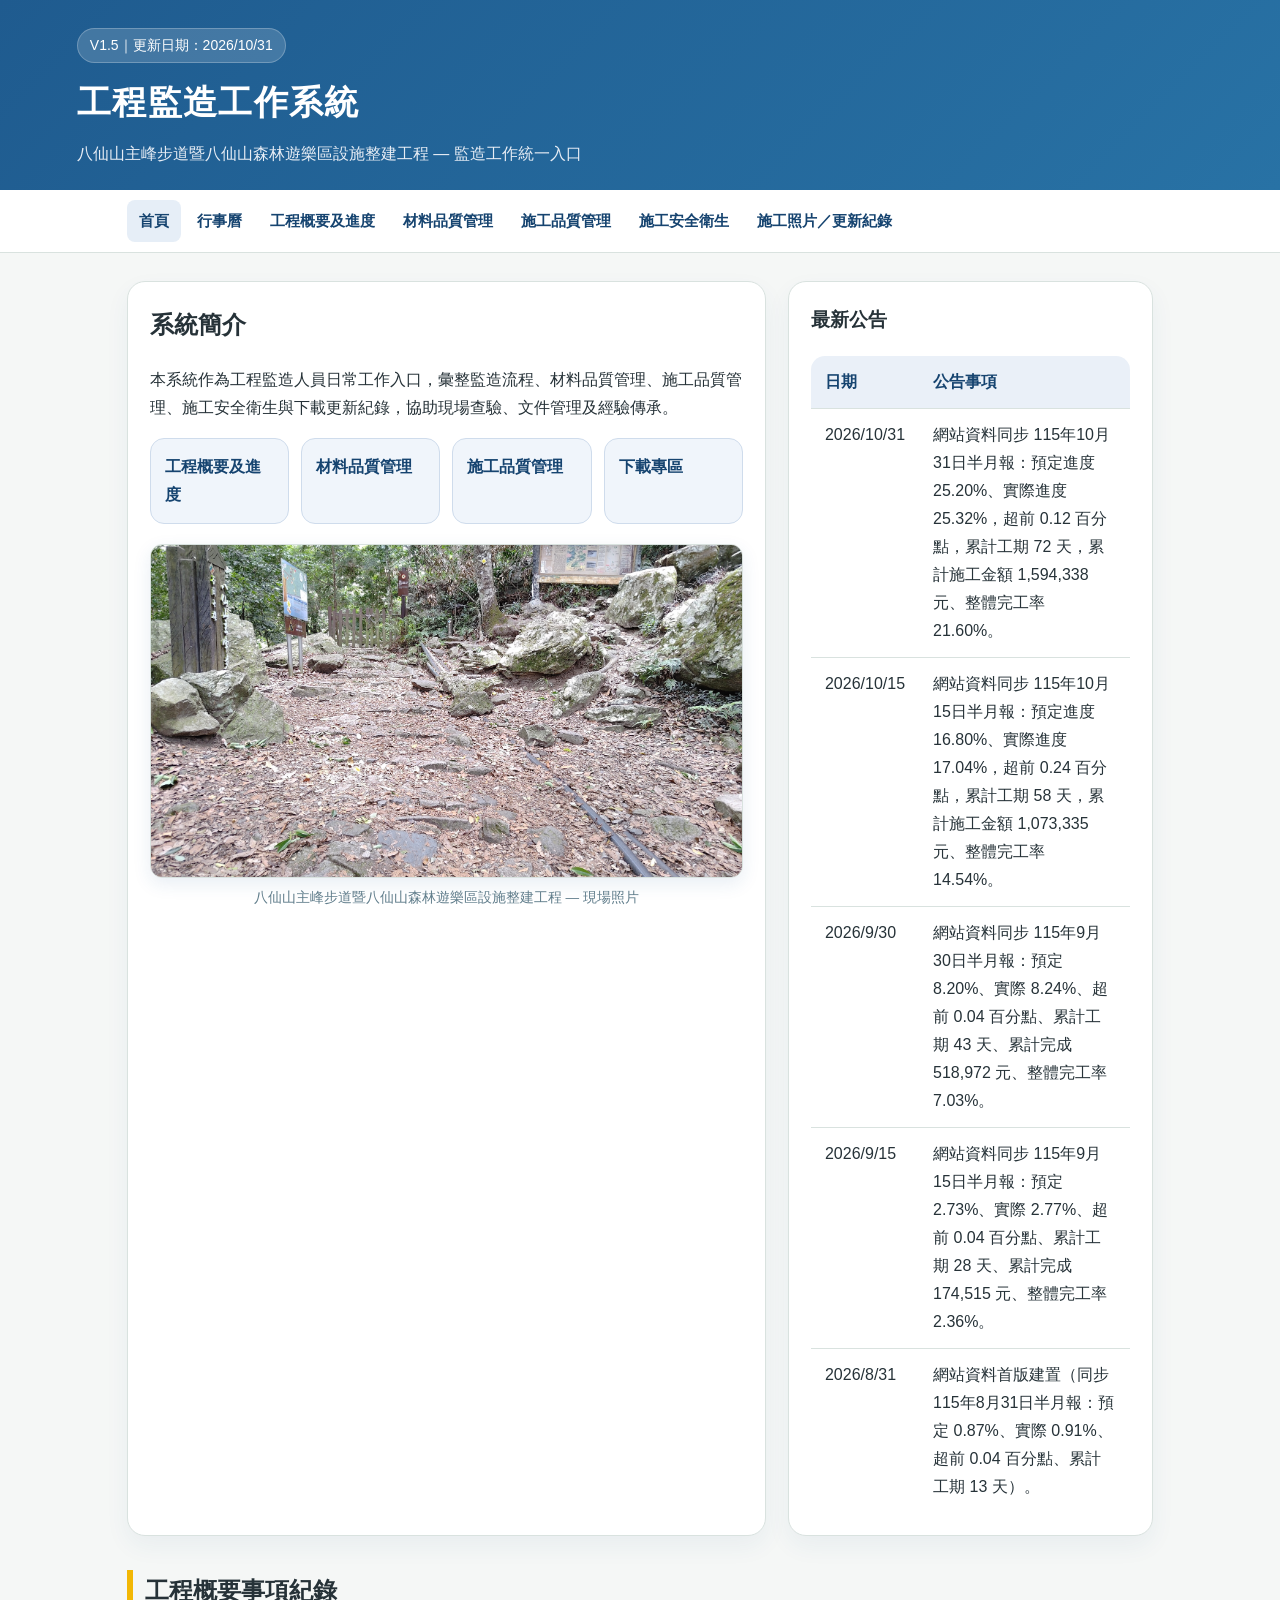
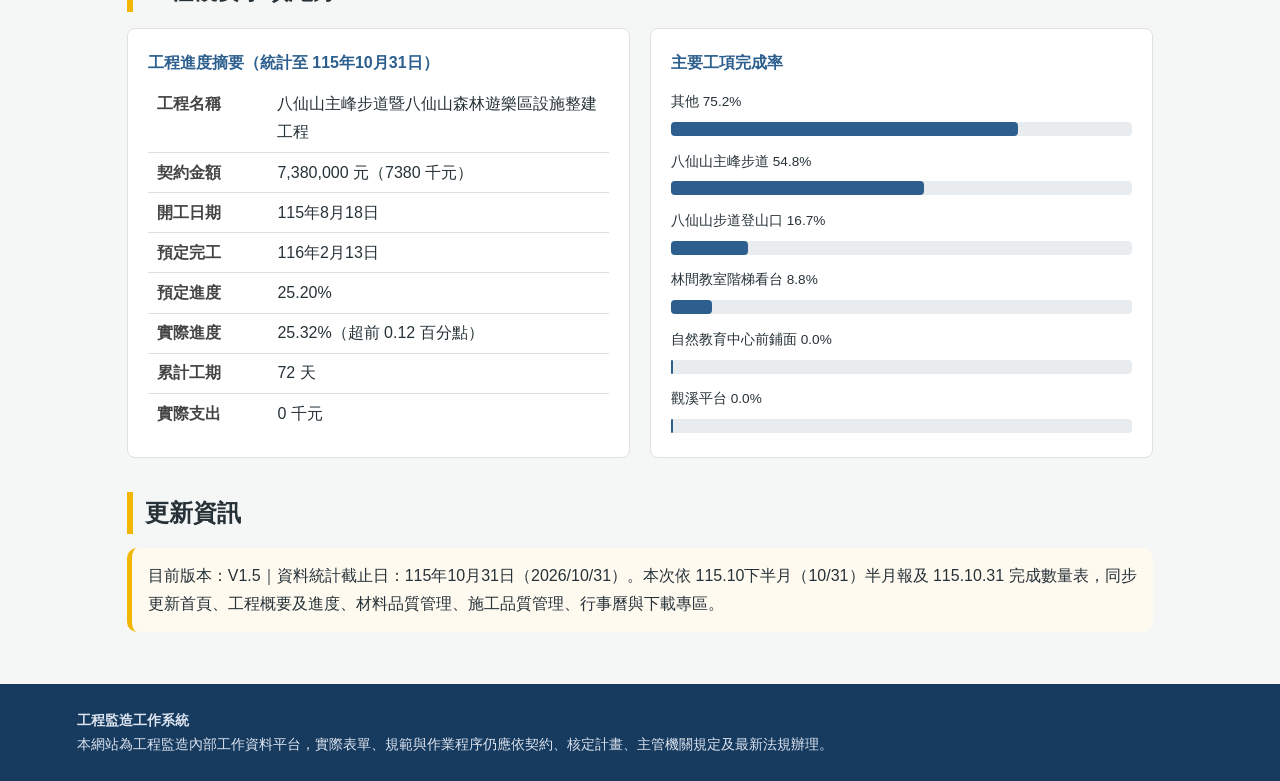
==== commit ddcccc79: "Add files via upload" ====
--- a/index.html
+++ b/index.html
@@ -44,7 +44,7 @@
 <body>
 <header>
 <div class="header-inner">
-<div class="badge">V1.4｜更新日期：2026/10/15</div>
+<div class="badge">V1.5｜更新日期：2026/10/31</div>
 <h1>工程監造工作系統</h1>
 <p class="subtitle">八仙山主峰步道暨八仙山森林遊樂區設施整建工程 — 監造工作統一入口</p>
 </div>
@@ -79,7 +79,7 @@
 <div class="card">
 <h3>最新公告</h3>
 <table>
-<tr><th>日期</th><th>公告事項</th></tr><tr><td>2026/10/15</td><td>網站資料同步 115年10月15日半月報：預定進度 16.80%、實際進度 17.04%，超前 0.24 百分點，累計工期 58 天，累計施工金額 1,073,335 元、整體完工率 14.54%。</td></tr><tr><td>2026/9/30</td><td>網站資料同步 115年9月30日半月報：預定 8.20%、實際 8.24%、超前 0.04 百分點、累計工期 43 天、累計完成 518,972 元、整體完工率 7.03%。</td></tr><tr><td>2026/9/15</td><td>網站資料同步 115年9月15日半月報：預定 2.73%、實際 2.77%、超前 0.04 百分點、累計工期 28 天、累計完成 174,515 元、整體完工率 2.36%。</td></tr><tr><td>2026/8/31</td><td>網站資料首版建置（同步 115年8月31日半月報：預定 0.87%、實際 0.91%、超前 0.04 百分點、累計工期 13 天）。</td></tr><tr><td>2026/8/31</td><td>網站資料首版建置（同步 115年8月31日半月報：預定 0.87%、實際 0.91%、超前 0.04 百分點、累計工期 13 天）。</td></tr>
+<tr><th>日期</th><th>公告事項</th></tr><tr><td>2026/10/31</td><td>網站資料同步 115年10月31日半月報：預定進度 25.20%、實際進度 25.32%，超前 0.12 百分點，累計工期 72 天，累計施工金額 1,594,338 元、整體完工率 21.60%。</td></tr><tr><td>2026/10/15</td><td>網站資料同步 115年10月15日半月報：預定進度 16.80%、實際進度 17.04%，超前 0.24 百分點，累計工期 58 天，累計施工金額 1,073,335 元、整體完工率 14.54%。</td></tr><tr><td>2026/9/30</td><td>網站資料同步 115年9月30日半月報：預定 8.20%、實際 8.24%、超前 0.04 百分點、累計工期 43 天、累計完成 518,972 元、整體完工率 7.03%。</td></tr><tr><td>2026/9/15</td><td>網站資料同步 115年9月15日半月報：預定 2.73%、實際 2.77%、超前 0.04 百分點、累計工期 28 天、累計完成 174,515 元、整體完工率 2.36%。</td></tr><tr><td>2026/8/31</td><td>網站資料首版建置（同步 115年8月31日半月報：預定 0.87%、實際 0.91%、超前 0.04 百分點、累計工期 13 天）。</td></tr>
 
 
 
@@ -93,15 +93,15 @@
 <h2 class="section-title">工程概要事項紀錄</h2>
 <div class="summary-grid">
 <div class="summary-card">
-<h4>工程進度摘要（統計至 115年10月15日）</h4>
+<h4>工程進度摘要（統計至 115年10月31日）</h4>
 <table class="kv-table">
 <tr><td>工程名稱</td><td>八仙山主峰步道暨八仙山森林遊樂區設施整建工程</td></tr>
 <tr><td>契約金額</td><td>7,380,000 元（7380 千元）</td></tr>
 <tr><td>開工日期</td><td>115年8月18日</td></tr>
 <tr><td>預定完工</td><td>116年2月13日</td></tr>
-<tr><td>預定進度</td><td>16.8%</td></tr>
-<tr><td>實際進度</td><td>17.04%（超前 0.24 百分點）</td></tr>
-<tr><td>累計工期</td><td>58 天</td></tr>
+<tr><td>預定進度</td><td>25.20%</td></tr>
+<tr><td>實際進度</td><td>25.32%（超前 0.12 百分點）</td></tr>
+<tr><td>累計工期</td><td>72 天</td></tr>
 <tr><td>實際支出</td><td>0 千元</td></tr>
 </table>
 </div>
@@ -109,20 +109,21 @@
 <h4>主要工項完成率</h4>
 <p style="font-size:0.85rem; margin-bottom:8px;">其他 75.2%</p>
 <div class="progress-bar-wrap"><div class="progress-bar-fill" style="width:75.2%"></div></div>
-<p style="font-size:0.85rem; margin-bottom:8px;">八仙山主峰步道 34.8%</p>
-<div class="progress-bar-wrap"><div class="progress-bar-fill" style="width:34.8%"></div></div>
-<p style="font-size:0.85rem; margin-bottom:8px;">八仙山步道登山口 9.6%</p>
-<div class="progress-bar-wrap"><div class="progress-bar-fill" style="width:9.6%"></div></div>
-<p style="font-size:0.85rem; margin-bottom:8px;">林間教室階梯看台 7.8%</p>
-<div class="progress-bar-wrap"><div class="progress-bar-fill" style="width:7.8%"></div></div>
+<p style="font-size:0.85rem; margin-bottom:8px;">八仙山主峰步道 54.8%</p>
+<div class="progress-bar-wrap"><div class="progress-bar-fill" style="width:54.8%"></div></div>
+<p style="font-size:0.85rem; margin-bottom:8px;">八仙山步道登山口 16.7%</p>
+<div class="progress-bar-wrap"><div class="progress-bar-fill" style="width:16.7%"></div></div>
+<p style="font-size:0.85rem; margin-bottom:8px;">林間教室階梯看台 8.8%</p>
+<div class="progress-bar-wrap"><div class="progress-bar-fill" style="width:8.8%"></div></div>
 <p style="font-size:0.85rem; margin-bottom:8px;">自然教育中心前鋪面 0.0%</p>
 <div class="progress-bar-wrap"><div class="progress-bar-fill" style="width:0.5%"></div></div>
 <p style="font-size:0.85rem; margin-bottom:8px;">觀溪平台 0.0%</p>
 <div class="progress-bar-wrap"><div class="progress-bar-fill" style="width:0.5%"></div></div>
+
 </div>
 </div>
 <h2 class="section-title">更新資訊</h2>
-<div class="notice">目前版本：V1.4｜資料統計截止日：115年10月15日（2026/10/15）。本次依 115.10上半月（10/15）半月報及 115.10.15 完成數量表，同步更新首頁、工程概要及進度、施工品質管理、行事曆與下載專區。</div>
+<div class="notice">目前版本：V1.5｜資料統計截止日：115年10月31日（2026/10/31）。本次依 115.10下半月（10/31）半月報及 115.10.31 完成數量表，同步更新首頁、工程概要及進度、材料品質管理、施工品質管理、行事曆與下載專區。</div>
 </main>
 <footer>
 <div class="footer-inner">
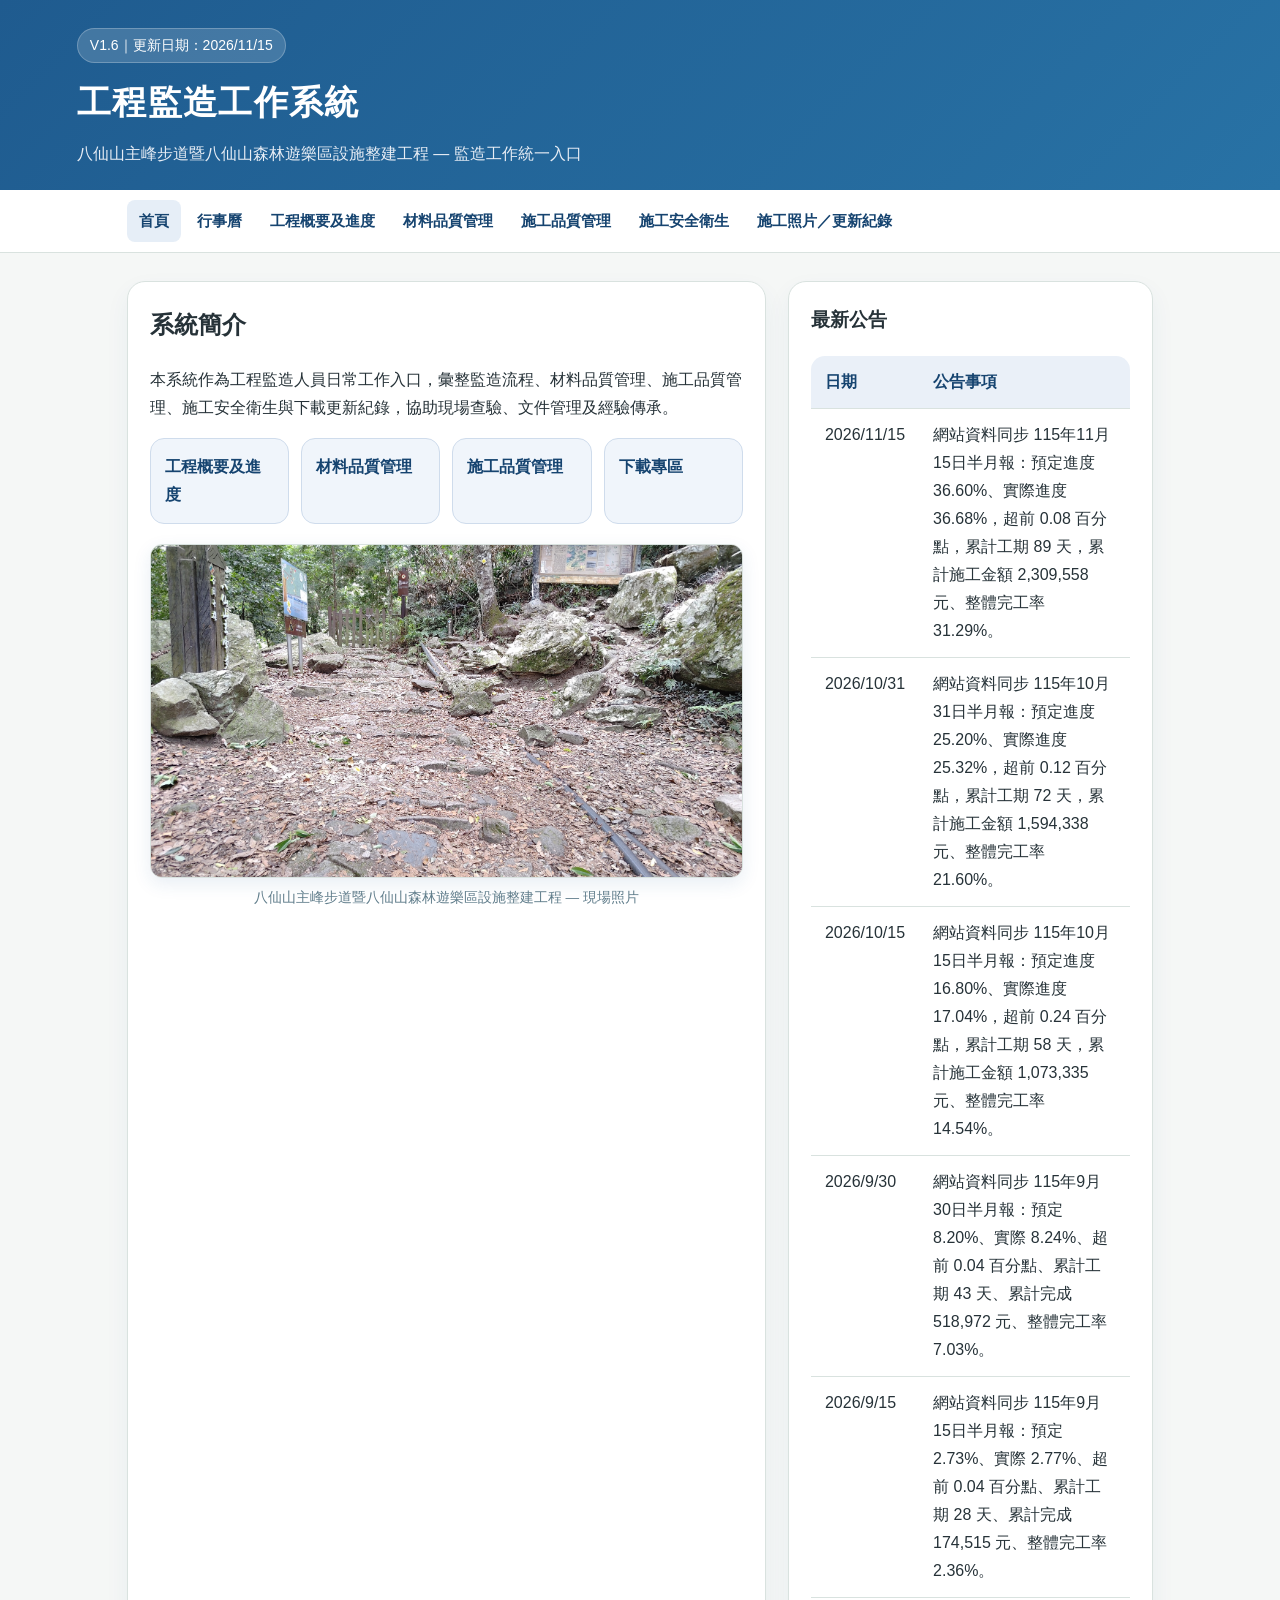
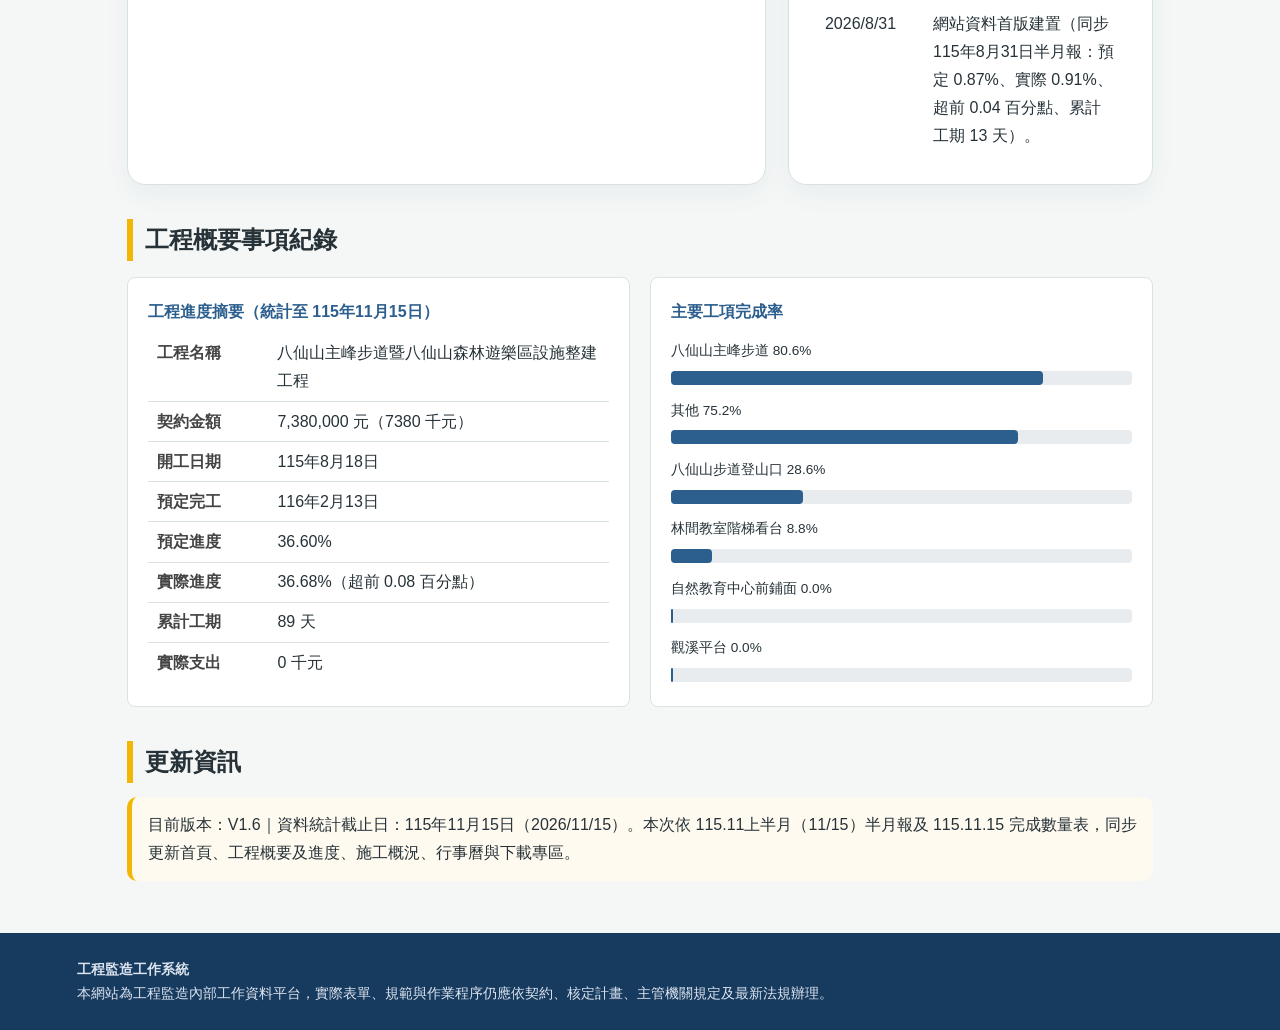
==== commit a18eef62: "Add files via upload" ====
--- a/index.html
+++ b/index.html
@@ -44,7 +44,7 @@
 <body>
 <header>
 <div class="header-inner">
-<div class="badge">V1.5｜更新日期：2026/10/31</div>
+<div class="badge">V1.6｜更新日期：2026/11/15</div>
 <h1>工程監造工作系統</h1>
 <p class="subtitle">八仙山主峰步道暨八仙山森林遊樂區設施整建工程 — 監造工作統一入口</p>
 </div>
@@ -79,7 +79,7 @@
 <div class="card">
 <h3>最新公告</h3>
 <table>
-<tr><th>日期</th><th>公告事項</th></tr><tr><td>2026/10/31</td><td>網站資料同步 115年10月31日半月報：預定進度 25.20%、實際進度 25.32%，超前 0.12 百分點，累計工期 72 天，累計施工金額 1,594,338 元、整體完工率 21.60%。</td></tr><tr><td>2026/10/15</td><td>網站資料同步 115年10月15日半月報：預定進度 16.80%、實際進度 17.04%，超前 0.24 百分點，累計工期 58 天，累計施工金額 1,073,335 元、整體完工率 14.54%。</td></tr><tr><td>2026/9/30</td><td>網站資料同步 115年9月30日半月報：預定 8.20%、實際 8.24%、超前 0.04 百分點、累計工期 43 天、累計完成 518,972 元、整體完工率 7.03%。</td></tr><tr><td>2026/9/15</td><td>網站資料同步 115年9月15日半月報：預定 2.73%、實際 2.77%、超前 0.04 百分點、累計工期 28 天、累計完成 174,515 元、整體完工率 2.36%。</td></tr><tr><td>2026/8/31</td><td>網站資料首版建置（同步 115年8月31日半月報：預定 0.87%、實際 0.91%、超前 0.04 百分點、累計工期 13 天）。</td></tr>
+<tr><th>日期</th><th>公告事項</th></tr><tr><td>2026/11/15</td><td>網站資料同步 115年11月15日半月報：預定進度 36.60%、實際進度 36.68%，超前 0.08 百分點，累計工期 89 天，累計施工金額 2,309,558 元、整體完工率 31.29%。</td></tr><tr><td>2026/10/31</td><td>網站資料同步 115年10月31日半月報：預定進度 25.20%、實際進度 25.32%，超前 0.12 百分點，累計工期 72 天，累計施工金額 1,594,338 元、整體完工率 21.60%。</td></tr><tr><td>2026/10/15</td><td>網站資料同步 115年10月15日半月報：預定進度 16.80%、實際進度 17.04%，超前 0.24 百分點，累計工期 58 天，累計施工金額 1,073,335 元、整體完工率 14.54%。</td></tr><tr><td>2026/9/30</td><td>網站資料同步 115年9月30日半月報：預定 8.20%、實際 8.24%、超前 0.04 百分點、累計工期 43 天、累計完成 518,972 元、整體完工率 7.03%。</td></tr><tr><td>2026/9/15</td><td>網站資料同步 115年9月15日半月報：預定 2.73%、實際 2.77%、超前 0.04 百分點、累計工期 28 天、累計完成 174,515 元、整體完工率 2.36%。</td></tr><tr><td>2026/8/31</td><td>網站資料首版建置（同步 115年8月31日半月報：預定 0.87%、實際 0.91%、超前 0.04 百分點、累計工期 13 天）。</td></tr>
 
 
 
@@ -93,26 +93,26 @@
 <h2 class="section-title">工程概要事項紀錄</h2>
 <div class="summary-grid">
 <div class="summary-card">
-<h4>工程進度摘要（統計至 115年10月31日）</h4>
+<h4>工程進度摘要（統計至 115年11月15日）</h4>
 <table class="kv-table">
 <tr><td>工程名稱</td><td>八仙山主峰步道暨八仙山森林遊樂區設施整建工程</td></tr>
 <tr><td>契約金額</td><td>7,380,000 元（7380 千元）</td></tr>
 <tr><td>開工日期</td><td>115年8月18日</td></tr>
 <tr><td>預定完工</td><td>116年2月13日</td></tr>
-<tr><td>預定進度</td><td>25.20%</td></tr>
-<tr><td>實際進度</td><td>25.32%（超前 0.12 百分點）</td></tr>
-<tr><td>累計工期</td><td>72 天</td></tr>
+<tr><td>預定進度</td><td>36.60%</td></tr>
+<tr><td>實際進度</td><td>36.68%（超前 0.08 百分點）</td></tr>
+<tr><td>累計工期</td><td>89 天</td></tr>
 <tr><td>實際支出</td><td>0 千元</td></tr>
 </table>
 </div>
 <div class="summary-card">
 <h4>主要工項完成率</h4>
+<p style="font-size:0.85rem; margin-bottom:8px;">八仙山主峰步道 80.6%</p>
+<div class="progress-bar-wrap"><div class="progress-bar-fill" style="width:80.6%"></div></div>
 <p style="font-size:0.85rem; margin-bottom:8px;">其他 75.2%</p>
 <div class="progress-bar-wrap"><div class="progress-bar-fill" style="width:75.2%"></div></div>
-<p style="font-size:0.85rem; margin-bottom:8px;">八仙山主峰步道 54.8%</p>
-<div class="progress-bar-wrap"><div class="progress-bar-fill" style="width:54.8%"></div></div>
-<p style="font-size:0.85rem; margin-bottom:8px;">八仙山步道登山口 16.7%</p>
-<div class="progress-bar-wrap"><div class="progress-bar-fill" style="width:16.7%"></div></div>
+<p style="font-size:0.85rem; margin-bottom:8px;">八仙山步道登山口 28.6%</p>
+<div class="progress-bar-wrap"><div class="progress-bar-fill" style="width:28.6%"></div></div>
 <p style="font-size:0.85rem; margin-bottom:8px;">林間教室階梯看台 8.8%</p>
 <div class="progress-bar-wrap"><div class="progress-bar-fill" style="width:8.8%"></div></div>
 <p style="font-size:0.85rem; margin-bottom:8px;">自然教育中心前鋪面 0.0%</p>
@@ -123,7 +123,7 @@
 </div>
 </div>
 <h2 class="section-title">更新資訊</h2>
-<div class="notice">目前版本：V1.5｜資料統計截止日：115年10月31日（2026/10/31）。本次依 115.10下半月（10/31）半月報及 115.10.31 完成數量表，同步更新首頁、工程概要及進度、材料品質管理、施工品質管理、行事曆與下載專區。</div>
+<div class="notice">目前版本：V1.6｜資料統計截止日：115年11月15日（2026/11/15）。本次依 115.11上半月（11/15）半月報及 115.11.15 完成數量表，同步更新首頁、工程概要及進度、施工概況、行事曆與下載專區。</div>
 </main>
 <footer>
 <div class="footer-inner">
